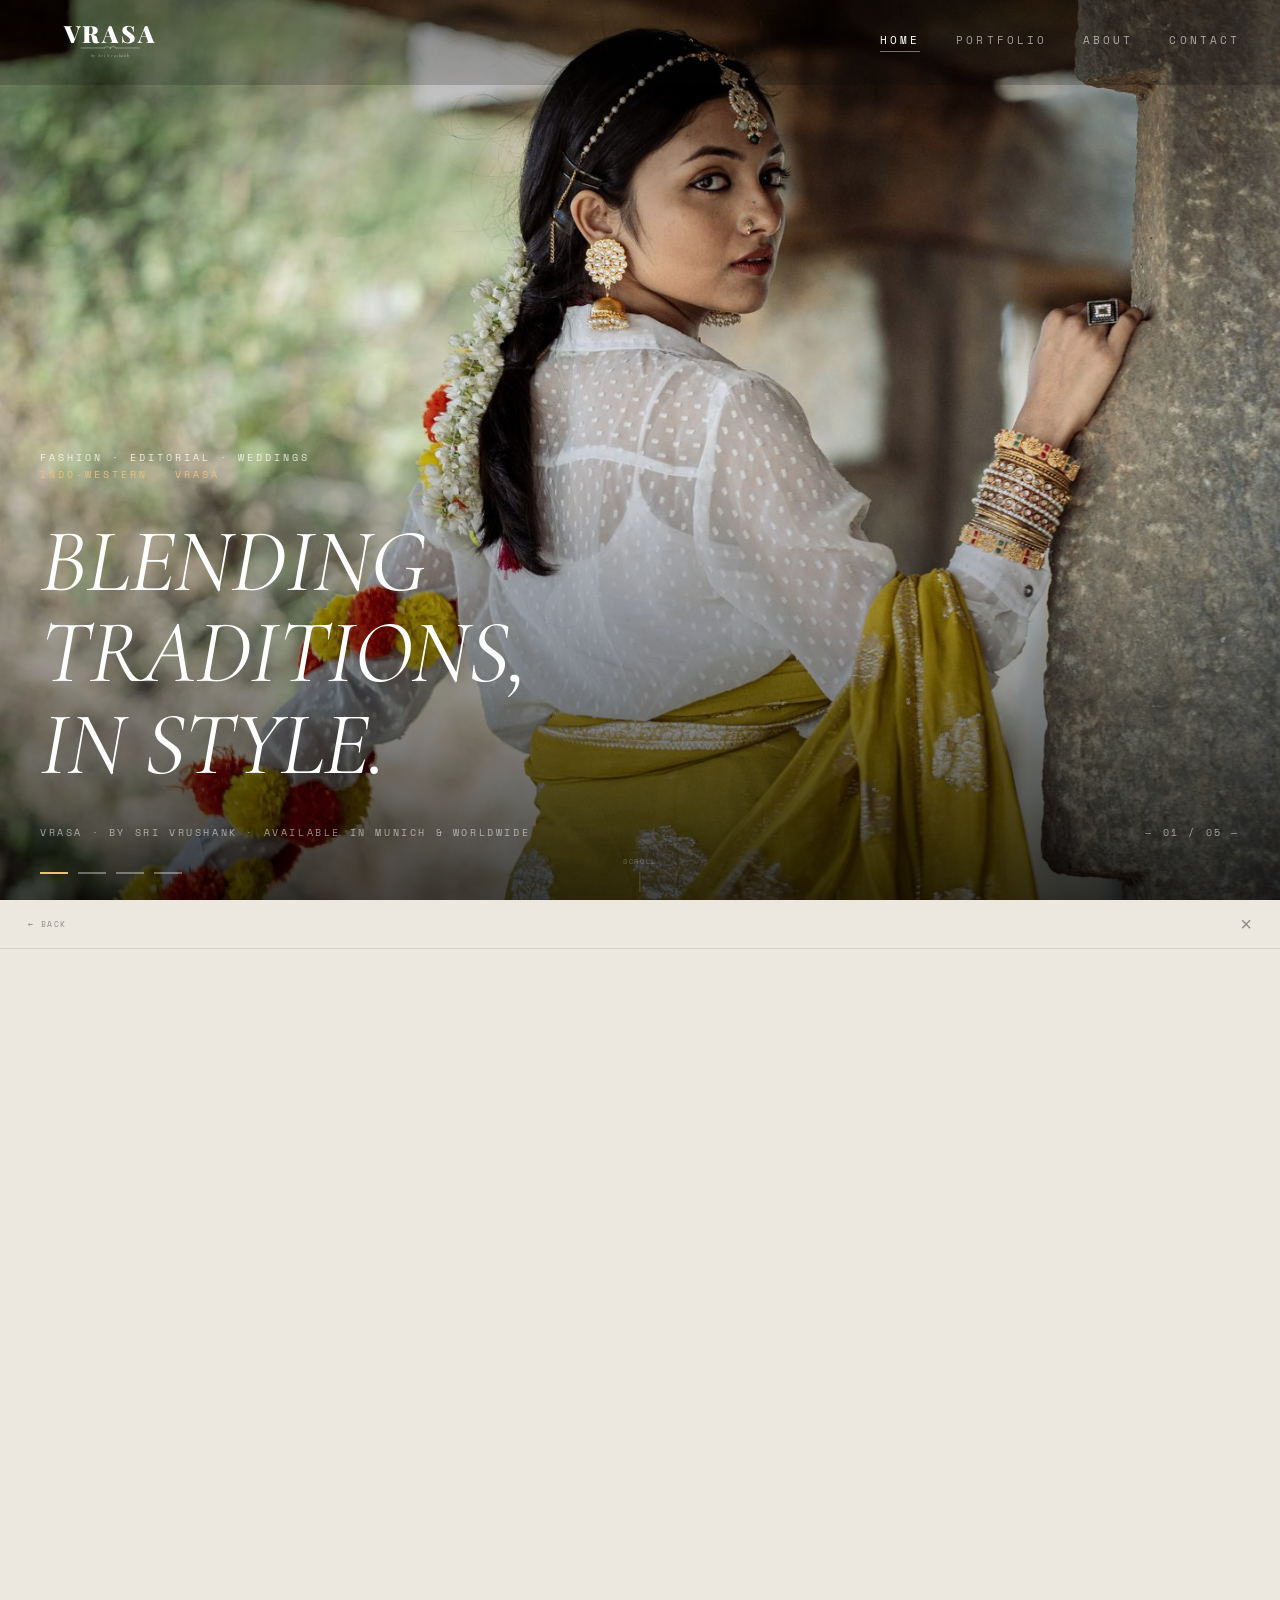
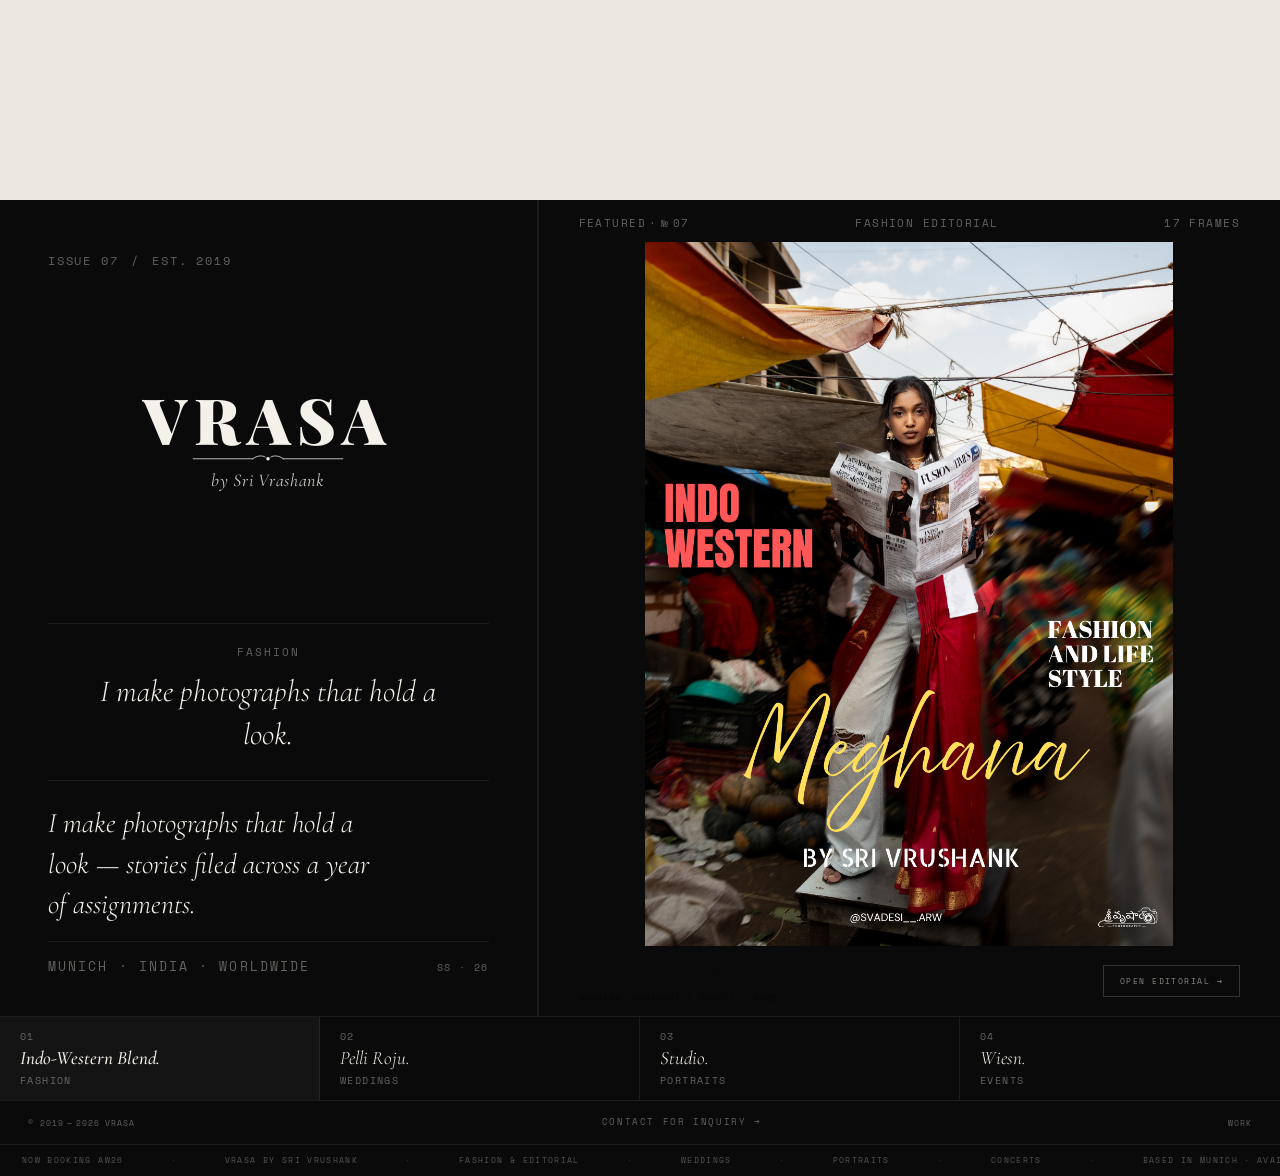
==== index.html @ 4a909add "Initial commit — VRASA portfolio" ====
<!DOCTYPE html>
<html lang="en">
<head>
  <meta charset="UTF-8" />
  <meta name="viewport" content="width=device-width, initial-scale=1.0" />
  <title>VRASA — Sri Vrushank · Fashion Photographer</title>
  <meta name="description" content="VRASA by Sri Vrushank — fashion, editorial and wedding photography. Based in Munich, available worldwide." />
  <link rel="preconnect" href="https://fonts.googleapis.com">
  <link rel="preconnect" href="https://fonts.gstatic.com" crossorigin>
  <link href="https://fonts.googleapis.com/css2?family=Cormorant+Garamond:ital,wght@0,300;0,400;0,500;1,300;1,400;1,500&family=Cormorant+SC:wght@300;400;500&family=Space+Mono:ital,wght@0,400;1,400&family=Caveat:wght@400;600&family=Playfair+Display:wght@700;900&display=swap" rel="stylesheet">
  <link rel="stylesheet" href="assets/css/vrasa.css">
  <style>

  /* =====================================================
     COVER — Section 1
  ===================================================== */
  .cover {
    position:relative; width:100%; height:100vh; min-height:640px;
    background:#0A0A0A; overflow:hidden;
  }
  /* Hero images */
  .cover__bg {
    position:absolute; inset:0; width:100%; height:100%;
    object-fit:cover; object-position:50% 35%;
    opacity:0; transition:opacity 0.7s ease; z-index:0;
  }
  .cover__bg.is-active { opacity:0.96; z-index:1; }
  /* Scrim — heavier at bottom for legibility */
  .cover__overlay {
    position:absolute; inset:0; pointer-events:none; z-index:2;
    background:linear-gradient(to bottom,
      rgba(0,0,0,.32) 0%, rgba(0,0,0,.0) 30%,
      rgba(0,0,0,.0) 48%, rgba(0,0,0,.72) 100%);
  }
  

  /* Editorial category tags — above headline */
  .cover__tags {
    position:absolute; bottom:420px; left:40px; z-index:10;
    display:flex; flex-direction:column; gap:7px;
    font-family:var(--mono); font-size:10px; letter-spacing:.3em; text-transform:uppercase;
    color:rgba(255,255,255,.8); line-height:1;
  }
  .cover__tags-gold { color:#e8c27a; }
  .cover__tags.fading { opacity:0; }

  /* Large display headline */
  .cover__headline {
    position:absolute; bottom:110px; left:40px; max-width:65%; z-index:10;
    margin:0;
    font-family:var(--serif); font-style:italic; font-weight:400;
    font-size:clamp(52px,7vw,96px); line-height:1.02;
    letter-spacing:-.01em; text-transform:uppercase;
    color:#fff;
    transition:opacity .4s ease, transform .4s ease;
  }
  .cover__headline.fading { opacity:0; transform:translateY(8px); }

  /* Bottom byline strip */
  .cover__byline {
    position:absolute; bottom:60px; left:40px; right:40px; z-index:10;
    display:flex; justify-content:space-between; align-items:baseline;
    font-family:var(--mono); font-size:10px; letter-spacing:.26em; text-transform:uppercase;
    color:rgba(255,255,255,.55);
  }
  /* Slide dots + scroll — bottom left */
  .cover__dots {
    position:absolute; bottom:26px; left:40px; z-index:10;
    display:flex; gap:10px; align-items:center;
  }
  .cover__dot {
    width:28px; height:2px; background:rgba(255,255,255,.35);
    cursor:pointer; transition:background .3s;
    border:none; padding:0; display:block;
  }
  .cover__dot.is-active { background:#e8c27a; }
  /* Scroll cue — bottom center */
  .cover__scroll-hint {
    position:absolute; bottom:8px; left:50%; transform:translateX(-50%);
    display:flex; flex-direction:column; align-items:center; gap:5px;
    font-family:var(--mono); font-size:7px; letter-spacing:.22em; text-transform:uppercase;
    color:rgba(255,255,255,.28); z-index:10; pointer-events:none;
  }
  .cover__scroll-hint::after {
    content:''; width:1px; height:20px; background:rgba(255,255,255,.18);
    animation:scrollline 1.5s ease-in-out infinite;
  }
  @keyframes scrollline {
    0%,100%{transform:scaleY(0);transform-origin:top}
    50%{transform:scaleY(1);transform-origin:top}
  }
  .vrasa-mark { display:block; }
  .split__logo-wrap .vrasa-mark { width:clamp(160px,26vw,340px); color:var(--black); }

  /* =====================================================
     SPLIT — Section 2
  ===================================================== */
  .split {
    display:grid;
    grid-template-columns:42% 58%;
    grid-template-rows:1fr auto;
    height:100vh;
    overflow:hidden;
    background:var(--cream);
  }

  /* SPLIT MASTHEAD — full-width magazine header bar */
  .split__header {
    grid-column:1 / -1; grid-row:1;
    display:flex; justify-content:space-between; align-items:center;
    padding:16px 40px;
    border-bottom:1px solid var(--cream-border);
    background:var(--cream);
  }
  .split__header-brand {
    font-family:var(--mono); font-size:13px; letter-spacing:.15em;
    text-transform:uppercase; color:var(--black);
  }
  .split__header-nav {
    display:flex; align-items:center; gap:24px;
    font-family:var(--mono); font-size:12px; letter-spacing:.15em;
    text-transform:uppercase; color:var(--muted);
  }
  .split__header-nav a {
    color:var(--muted); text-decoration:none; transition:color .2s;
  }
  .split__header-nav a:hover { color:var(--black); }
  .split__header-nav .sep {
    width:3px; height:3px; background:var(--cream-border); border-radius:50%;
    display:inline-block; flex-shrink:0;
  }
  .split__header-date {
    font-family:var(--mono); font-size:13px; letter-spacing:.15em;
    text-transform:uppercase; color:var(--muted);
  }

  /* LEFT: identity panel */
  .split__left {
    grid-column:1; grid-row:1;
    padding:52px 48px 40px;
    display:flex; flex-direction:column; justify-content:space-between;
    border-right:1px solid var(--cream-border);
    position:relative;
  }
  .split__meta {
    font-family:var(--mono); font-size:12px; letter-spacing:.15em;
    text-transform:uppercase; color:var(--muted);
  }
  .split__logo-wrap { flex:1; display:flex; align-items:center; justify-content:center; }
  .split__logo-wrap .vrasa-mark { width:clamp(180px,30vw,360px); }

  /* Category tagline (below logo, updates on strip click) */
  .split__cat-tagline {
    text-align:center;
    padding:20px 32px 24px;
    border-top:1px solid var(--cream-border);
  }
  .split__cat-label {
    font-family:var(--mono); font-size:11px; letter-spacing:.18em;
    text-transform:uppercase; color:var(--muted); margin-bottom:10px;
  }
  .split__cat-quote {
    font-family:var(--serif); font-style:italic; font-weight:300;
    font-size:clamp(22px,2.4vw,32px); color:var(--black); line-height:1.4;
    transition:opacity .3s ease, transform .3s ease;
  }
  .split__cat-tagline.fading .split__cat-quote { opacity:0; transform:translateY(4px); }

  /* Project vision block — replaces email/social links */
  .split__vision {
    border-top:1px solid var(--cream-border);
    padding-top:22px;
  }
  .split__vision-headline {
    font-family:var(--serif); font-style:italic; font-weight:300;
    font-size:clamp(22px,2.2vw,30px); line-height:1.45;
    color:var(--black); margin-bottom:16px; max-width:340px;
    transition:opacity .35s ease, transform .35s ease;
  }
  .split__vision-headline.fading { opacity:0; transform:translateY(5px); }
  .split__vision-meta {
    display:flex; justify-content:space-between; align-items:baseline;
    padding-top:14px; border-top:1px solid var(--cream-border);
  }
  .split__vision-location {
    font-family:var(--mono); font-size:13px; letter-spacing:.16em;
    text-transform:uppercase; color:var(--muted);
    transition:opacity .3s ease;
  }
  .split__vision-date {
    font-family:var(--mono); font-size:10px; letter-spacing:.14em;
    text-transform:uppercase; color:var(--muted);
    transition:opacity .3s ease;
  }

  /* RIGHT: featured editorial */
  .split__right {
    grid-column:2; grid-row:1;
    display:flex; flex-direction:column; background:var(--cream);
    border-left:1px solid var(--cream-border);
  }
  /* Meta row — above the image */
  .split__feat-meta {
    flex-shrink:0;
    padding:14px 40px 8px;
    display:flex; justify-content:space-between; align-items:baseline;
    font-family:var(--mono); font-size:11px; letter-spacing:.13em;
    text-transform:uppercase; color:var(--muted); line-height:1.8;
  }
  /* Portrait-ratio image container */
  .split__feat-img-wrap {
    flex:1 1 0;
    min-height:0;
    /* Portrait frame: width auto-derived from height via aspect-ratio */
    aspect-ratio:3/4;
    width:auto;
    align-self:center;
    overflow:hidden; position:relative;
    background:#1a1a1a;
    cursor:pointer;
  }
  .split__feat-img {
    position:absolute; inset:0; width:100%; height:100%;
    object-fit:cover; object-position:center 22%;
    transition:opacity .6s ease;
  }
  .split__feat-img.fade-out { opacity:0; }
  /* Title + button row — below the image */
  .split__feat-info {
    flex-shrink:0;
    padding:10px 40px 12px;
    display:flex; justify-content:space-between; align-items:center;
    border-top:1px solid var(--cream-border);
  }
  .split__feat-title {
    font-family:var(--serif); font-style:italic; font-weight:400;
    font-size:clamp(20px,2.4vw,36px); color:var(--black); line-height:1.05;
    margin:0;
  }
  .split__feat-sub {
    font-family:var(--mono); font-size:7.5px; letter-spacing:.14em;
    text-transform:uppercase; color:var(--muted); margin-top:4px;
  }
  .split__open-btn {
    background:none; border:1px solid var(--black); cursor:pointer;
    font-family:var(--mono); font-size:8px; letter-spacing:.18em; text-transform:uppercase;
    color:var(--black); padding:9px 16px; white-space:nowrap;
    transition:background .2s, color .2s; flex-shrink:0; margin-left:20px;
  }
  .split__open-btn:hover { background:var(--black); color:var(--cream); }

  /* BOTTOM STRIP */
  .split__strip {
    grid-column:1 / -1; grid-row:2;
    display:grid; grid-template-columns:repeat(4,1fr);
    border-top:1px solid var(--cream-border);
    background:var(--cream);
  }
  .split__strip-item {
    background:none; border:none; cursor:pointer;
    padding:12px 20px; text-align:left;
    border-right:1px solid var(--cream-border);
    transition:background .2s;
    display:flex; flex-direction:column; gap:3px;
  }
  .split__strip-item:last-child { border-right:none; }
  .split__strip-item:hover { background:rgba(0,0,0,.03); }
  .split__strip-item.is-active { background:rgba(0,0,0,.05); }
  .strip__num {
    font-family:var(--mono); font-size:10px; letter-spacing:.12em;
    text-transform:uppercase; color:var(--muted);
  }
  .strip__title {
    font-family:var(--serif); font-style:italic; font-weight:300;
    font-size:clamp(14px,1.55vw,19px); color:var(--black); line-height:1.2;
  }
  .strip__cat {
    font-family:var(--mono); font-size:10px; letter-spacing:.14em;
    text-transform:uppercase; color:var(--muted);
  }
  .split__strip-item.is-active .strip__title { font-weight:500; }
  .split__strip-item.is-active .strip__num { color:var(--black); }

  /* =====================================================
     GALLERY PANEL — full-screen slide-in
  ===================================================== */
  .gallery-panel {
    position:fixed; inset:0; background:var(--cream);
    z-index:300;
    transform:translateY(100%);
    transition:transform .55s cubic-bezier(.25,.46,.45,.94);
    display:flex; flex-direction:column; overflow:hidden;
  }
  .gallery-panel.is-open { transform:translateY(0); }

  .gallery-panel__header {
    display:flex; align-items:center; justify-content:space-between;
    padding:14px 28px;
    border-bottom:1px solid var(--cream-border);
    flex-shrink:0;
  }
  .gallery-panel__back {
    background:none; border:none; cursor:pointer;
    font-family:var(--mono); font-size:8px; letter-spacing:.18em;
    text-transform:uppercase; color:var(--muted);
    padding:0; transition:color .2s;
  }
  .gallery-panel__back:hover { color:var(--black); }
  .gallery-panel__title-wrap {
    display:flex; align-items:center; gap:16px;
  }
  .gallery-panel__title {
    font-family:var(--sc); font-size:16px; letter-spacing:.06em; color:var(--black);
  }
  .gallery-panel__count {
    font-family:var(--mono); font-size:11px; letter-spacing:.13em;
    text-transform:uppercase; color:var(--muted);
  }
  .gallery-panel__close {
    background:none; border:none; cursor:pointer;
    font-size:20px; color:var(--muted); line-height:1; padding:0;
    transition:color .2s;
  }
  .gallery-panel__close:hover { color:var(--black); }
  .gallery-panel__body {
    flex:1; overflow-y:auto; overflow-x:hidden;
  }

  /* Subfolder cards (3 per row, portrait) */
  .subfolder-grid {
    display:grid; grid-template-columns:repeat(3,1fr); gap:2px;
  }
  .subfolder-card {
    position:relative; cursor:pointer; overflow:hidden;
    aspect-ratio:2/3; background:#1c1c1c;
  }
  .subfolder-card img {
    width:100%; height:100%; object-fit:cover; display:block;
    transition:transform .5s ease;
  }
  .subfolder-card:hover img { transform:scale(1.04); }
  .subfolder-card__overlay {
    position:absolute; inset:0; pointer-events:none;
    background:linear-gradient(to top,rgba(0,0,0,.82) 0%,transparent 55%);
  }
  .subfolder-card__info {
    position:absolute; bottom:18px; left:18px; right:18px;
  }
  .subfolder-card__title {
    font-family:var(--serif); font-style:italic; font-weight:300;
    font-size:clamp(20px,2.8vw,34px); color:#fff; line-height:1.1; margin-bottom:5px;
  }
  .subfolder-card__sub {
    font-family:var(--mono); font-size:7px; letter-spacing:.15em;
    text-transform:uppercase; color:rgba(255,255,255,.45);
  }

  /* Image grid (3 per row) */
  .img-grid {
    display:grid; grid-template-columns:repeat(3,1fr); gap:2px;
  }
  .img-grid__item {
    cursor:pointer; overflow:hidden; aspect-ratio:2/3;
    background:#1c1c1c; position:relative;
  }
  .img-grid__item img {
    width:100%; height:100%; object-fit:cover; display:block;
    transition:transform .45s ease;
  }
  .img-grid__item:hover img { transform:scale(1.04); }
  .img-grid__item__num {
    position:absolute; top:10px; left:12px;
    font-family:var(--mono); font-size:7px; letter-spacing:.14em;
    color:rgba(255,255,255,.4); text-transform:uppercase;
  }

  /* =====================================================
     LIGHTBOX
  ===================================================== */
  .lb {
    position:fixed; inset:0; background:rgba(0,0,0,.94);
    z-index:500; display:none; align-items:center; justify-content:center;
  }
  .lb.is-open { display:flex; }
  .lb__img {
    max-width:90vw; max-height:88vh; object-fit:contain;
    display:block; user-select:none;
  }
  .lb__close {
    position:absolute; top:18px; right:22px;
    background:none; border:none; cursor:pointer;
    font-size:28px; color:rgba(255,255,255,.7); line-height:1; padding:0;
    transition:color .2s;
  }
  .lb__close:hover { color:#fff; }
  .lb__btn {
    position:absolute; top:50%; transform:translateY(-50%);
    background:none; border:none; cursor:pointer;
    font-size:36px; color:rgba(255,255,255,.6); line-height:1; padding:16px;
    transition:color .2s;
  }
  .lb__btn:hover { color:#fff; }
  .lb__prev { left:8px; }
  .lb__next { right:8px; }
  .lb__counter {
    position:absolute; bottom:16px; left:50%; transform:translateX(-50%);
    font-family:var(--mono); font-size:8px; letter-spacing:.18em;
    text-transform:uppercase; color:rgba(255,255,255,.4);
  }

  /* =====================================================
     SITE FOOTER
  ===================================================== */
  .site-footer {
    background:var(--cream); border-top:1px solid var(--cream-border);
    padding:14px 28px;
    display:flex; justify-content:space-between; align-items:center;
    font-family:var(--mono); font-size:8px; letter-spacing:.12em;
    text-transform:uppercase; color:var(--muted);
  }
  .site-footer__contact {
    font-family:var(--mono); font-size:9px; letter-spacing:.18em;
    text-transform:uppercase; color:var(--black);
    border-bottom:1px solid var(--black); padding-bottom:1px;
    transition:opacity .2s;
  }
  .site-footer__contact:hover { opacity:.6; }
  .site-footer a { transition:color .2s; }
  .site-footer a:hover { color:var(--black); }

  /* =====================================================
     TICKER
  ===================================================== */
  .site-ticker {
    background:#0A0A0A; border-top:1px solid rgba(255,255,255,.06);
    overflow:hidden;
  }
  .site-ticker .ticker__track {
    padding:10px 0;
    font-family:var(--mono); font-size:7.5px; letter-spacing:.18em;
    text-transform:uppercase; color:rgba(255,255,255,.3);
  }
  .site-ticker .ticker__track span { padding:0 22px; flex-shrink:0; }
  .site-ticker .ticker__dot { color:rgba(255,255,255,.15); }

  /* =====================================================
     RESPONSIVE
  ===================================================== */
  @media (max-width:900px) {
    .split { grid-template-columns:1fr; grid-template-rows:1fr auto; height:auto; min-height:100vh; }
    .split__left { grid-column:1; grid-row:1; border-right:none; border-bottom:1px solid var(--cream-border); padding:40px 28px; }
    .split__right { grid-column:1; grid-row:2; }
    .split__feat-img-wrap { flex:0 0 auto; aspect-ratio:3/4; width:calc(100% - 56px); margin:0 28px; align-self:unset; }
    .split__feat-meta { padding:24px 28px 10px; }
    .split__feat-info { padding:14px 28px 24px; }
    .split__strip { grid-column:1; grid-row:3; grid-template-columns:repeat(2,1fr); }
    .split__strip-item:nth-child(2) { border-right:none; }
    .split__strip-item:nth-child(3) { border-top:1px solid var(--cream-border); }
    .split__strip-item:nth-child(4) { border-right:none; border-top:1px solid var(--cream-border); }
  }
  @media (max-width:600px) {
    .cover__logo .vrasa-mark { width:70vw; }
    .split__strip { grid-template-columns:1fr; }
    .split__strip-item { border-right:none; border-top:1px solid var(--cream-border); }
    .subfolder-grid { grid-template-columns:1fr 1fr; }
    .img-grid { grid-template-columns:1fr 1fr; }
    .split__feat-info { flex-direction:column; gap:14px; align-items:flex-start; }
    .split__open-btn { margin-left:0; }
  }
  
  /* =====================================================
     SECTION 1.5 · SCATTER — Instax rain of photos
  ===================================================== */
  .scatter {
    position: relative;
    width: 100%;
    height: 100vh;
    min-height: 640px;
    overflow: hidden;
    background: #0A0A0A;
  }

  /* Subtle floor line */
  .scatter::after {
    content: '';
    position: absolute;
    bottom: 0; left: 0; right: 0;
    height: 1px;
    background: rgba(244,241,234,.07);
  }

  /* Section label top-left */
  .scatter__label {
    position: absolute;
    top: 32px; left: 40px;
    font-family: var(--mono); font-size: 10px; letter-spacing: .3em; text-transform: uppercase;
    color: rgba(244,241,234,.2);
    z-index: 10;
  }
  .scatter__label span { color: rgba(244,241,234,.08); margin: 0 8px; }

  /* Scroll hint bottom */
  .scatter__scroll {
    position: absolute;
    bottom: 24px; left: 50%; transform: translateX(-50%);
    font-family: var(--mono); font-size: 9px; letter-spacing: .26em; text-transform: uppercase;
    color: rgba(244,241,234,.18);
    z-index: 10; pointer-events: none;
    display: flex; flex-direction: column; align-items: center; gap: 6px;
  }
  .scatter__scroll::after {
    content: ''; width: 1px; height: 22px;
    background: rgba(244,241,234,.12);
    animation: scrollline 1.5s ease-in-out infinite;
  }

  /* ── Instax mini card ── */
  .scard {
    position: absolute;
    cursor: pointer;
    transform-origin: center center;
    transition: transform .38s cubic-bezier(.23,1,.32,1),
                box-shadow .38s ease;
    will-change: transform;
    background: #fff;
    /* Instax border: equal sides/top, wide bottom strip */
    padding: 9px 9px 0 9px;
    box-shadow: 0 4px 20px rgba(0,0,0,.72), 0 1px 4px rgba(0,0,0,.5);
  }

  /* The photo area */
  .scard__img {
    display: block;
    width: 100%;
    aspect-ratio: 3/4;
    object-fit: cover;
    object-position: center 20%;
    filter: brightness(.88) saturate(.88);
    transition: filter .35s ease;
  }

  /* Bottom white strip — handwritten title */
  .scard__strip {
    background: #fff;
    padding: 5px 4px 9px 4px;
    min-height: 44px;
    display: flex;
    flex-direction: column;
    justify-content: center;
  }
  .scard__strip-title {
    font-family: 'Caveat', cursive;
    font-size: 13px;
    font-weight: 600;
    color: #1a1a1a;
    line-height: 1.15;
    white-space: nowrap;
    overflow: hidden;
    text-overflow: ellipsis;
    letter-spacing: .01em;
  }
  .scard__strip-cat {
    font-family: 'Caveat', cursive;
    font-size: 11px;
    font-weight: 400;
    color: rgba(0,0,0,.38);
    line-height: 1;
    margin-top: 1px;
    letter-spacing: .02em;
  }

  /* Hover: lift card, brighten photo, show detail */
  .scard:hover {
    transform: var(--final-transform) scale(1.28) !important;
    z-index: 300 !important;
    box-shadow: 0 28px 80px rgba(0,0,0,.85), 0 4px 16px rgba(0,0,0,.6) !important;
  }
  .scard:hover .scard__img {
    filter: brightness(1.0) saturate(1.12);
  }

  /* Fall-in animation — each card drops from sky */
  @keyframes fall-in {
    0%   { translate: 0 -115vh; opacity: 0; }
    38%  { opacity: 1; }
    70%  { translate: 0 12px; }
    83%  { translate: 0 -7px; }
    91%  { translate: 0 4px; }
    100% { translate: 0 0; opacity: 1; }
  }

  .scard.is-landed {
    animation: fall-in var(--dur, .9s) var(--delay, 0s) cubic-bezier(.22,.61,.36,1) both;
  }

  /* ── DARK PALETTE OVERRIDE: split section ── */
  .split,
  .split__right,
  .split__left,
  .split__strip,
  .split__strip-item { background: #0A0A0A !important; }

  .split__left { border-right-color: rgba(244,241,234,.08) !important; }
  .split__meta { color: rgba(244,241,234,.38) !important; }
  .split__cat-tagline { border-top-color: rgba(244,241,234,.08) !important; }
  .split__cat-label { color: rgba(244,241,234,.38) !important; }
  .split__cat-quote { color: #f4f1ea !important; }

  .split__logo-wrap .vrasa-mark { color: #f4f1ea !important; }

  .split__right { border-left-color: rgba(244,241,234,.08) !important; }
  .split__feat-meta { color: rgba(244,241,234,.38) !important; border-bottom-color: rgba(244,241,234,.08) !important; }
  .split__feat-meta span { color: rgba(244,241,234,.38) !important; }

  .split__vision { border-top-color: rgba(244,241,234,.08) !important; }
  .split__vision-headline { color: #f4f1ea !important; }
  .split__vision-meta { border-top-color: rgba(244,241,234,.08) !important; }
  .split__vision-location,
  .split__vision-date { color: rgba(244,241,234,.38) !important; }

  .split__open-btn {
    color: rgba(244,241,234,.55) !important;
    border-color: rgba(244,241,234,.18) !important;
  }
  .split__open-btn:hover { background: #f4f1ea !important; color: #0A0A0A !important; }

  .split__strip { border-top-color: rgba(244,241,234,.08) !important; }
  .split__strip-item { border-right-color: rgba(244,241,234,.08) !important; }
  .split__strip-item.is-active,
  .split__strip-item:hover { background: rgba(244,241,234,.04) !important; }
  .strip__cat { color: rgba(244,241,234,.38) !important; }
  .strip__title { color: #f4f1ea !important; }
  .strip__num { color: rgba(244,241,234,.38) !important; }

  /* g-nav scrolled state */
  .g-nav.is-visible { background: rgba(10,10,10,.97) !important; border-bottom-color: rgba(244,241,234,.08) !important; }

  /* site footer */
  .site-footer { background: #0A0A0A; border-top-color: rgba(244,241,234,.08) !important; color: rgba(244,241,234,.38) !important; }
  .site-footer a { color: rgba(244,241,234,.38) !important; }
  .site-footer a:hover { color: #f4f1ea !important; }

  /* ticker stays dark */
  .site-ticker { border-top-color: rgba(244,241,234,.08) !important; }

  </style>
<style>
  html { scroll-behavior: smooth; }
</style>
</head>
<body>

<nav class="site-nav" id="site-nav" role="navigation" aria-label="Main navigation">
  <a href="index.html" class="site-nav__logo" aria-label="VRASA — Home"><svg viewBox="0 0 520 148" xmlns="http://www.w3.org/2000/svg" aria-hidden="true" style="height:40px;width:auto;color:inherit;display:block;"><text x="260" y="78" text-anchor="middle" font-family="'Playfair Display','Cormorant SC',serif" font-weight="900" font-size="88" letter-spacing="10" fill="currentColor">VRASA</text><g transform="translate(260,96)" stroke-linecap="round" fill="none" stroke="currentColor" stroke-width="1.2"><line x1="-108" y1="0" x2="-22" y2="0"/><line x1="22" y1="0" x2="108" y2="0"/><path d="M -22 0 C -16 -6,-8 -6,-4 -3"/><path d="M 22 0 C 16 -6,8 -6,4 -3"/></g><circle cx="260" cy="96" r="2.2" fill="currentColor"/><text x="260" y="130" text-anchor="middle" font-family="'Cormorant Garamond','Cormorant',Georgia,serif" font-style="italic" font-weight="400" font-size="17" letter-spacing="3" fill="currentColor" opacity="0.72">by Sri Vrashank</text></svg></a>
  <div class="site-nav__links">
      <a href="index.html" class="is-active">Home</a>
      <a href="archive.html">Portfolio</a>
      <a href="about.html">About</a>
      <a href="contact.html">Contact</a>
  </div>
</nav>
<div class="page-veil" id="page-veil" aria-hidden="true"></div>
<!-- Global nav (appears on scroll) -->
  


  <!-- ═══════════════════════════════
       SECTION 1 · COVER
  ═══════════════════════════════ -->
  <section class="cover" id="cover" aria-label="Cover">

    <!-- Hero images — one per category, dot/click switches -->
    <img class="cover__bg is-active" data-cat="fashion" data-idx="0"
         src="shoots/fashion/chiaroscuro/01_1-DSC00371.jpg" alt="Fashion — VRASA"
         style="object-position:50% 15%;">
    <img class="cover__bg" data-cat="weddings" data-idx="1"
         src="shoots/weddings/pelli-roju/09_3-DSC00152.jpg" alt="Weddings — VRASA"
         style="object-position:50% 38%;">
    <img class="cover__bg" data-cat="portraits" data-idx="2"
         src="shoots/portraits/studio/10_DSC00218.jpg" alt="Portraits — VRASA"
         style="object-position:50% 30%;">
    <img class="cover__bg" data-cat="events" data-idx="3"
         src="shoots/concerts/wiesn/02_2-A6500277.jpg" alt="Events — VRASA"
         style="object-position:50% 58%;">

    <div class="cover__overlay" aria-hidden="true"></div>

    

    <!-- Editorial category tags — above headline, update per dot click -->
    <div class="cover__tags" id="cover-tags" aria-hidden="true">
      <span id="cover-tag-line1">Fashion · Editorial · Weddings</span>
      <span class="cover__tags-gold" id="cover-tag-line2">Indo-Western · Vrasa</span>
    </div>

    <!-- Large display headline — changes with category -->
    <h1 class="cover__headline" id="cover-headline">
      Blending<br>Traditions,<br>in Style.
    </h1>

    <!-- Bottom byline -->
    <div class="cover__byline" aria-label="Credits">
      <span>VRASA · By Sri Vrushank · Available in Munich &amp; Worldwide</span>
      <span>— 01 / 05 —</span>
    </div>

    <!-- Slide dots — click to switch category -->
    <div class="cover__dots" id="cover-dots" role="tablist" aria-label="Browse categories">
      <button class="cover__dot is-active" data-idx="0" aria-label="Fashion"></button>
      <button class="cover__dot" data-idx="1" aria-label="Weddings"></button>
      <button class="cover__dot" data-idx="2" aria-label="Portraits"></button>
      <button class="cover__dot" data-idx="3" aria-label="Events"></button>
    </div>

    <div class="cover__scroll-hint" aria-hidden="true">Scroll</div>
  </section>



  <!-- ═══════════════════════════════
       SECTION 1.5 · SCATTER
  ═══════════════════════════════ -->
  <section class="scatter" id="scatter" aria-label="Projects at a glance">
    <p class="scatter__label">Selected Work<span>/</span>2019 – 2026</p>
    <div id="scatter-stage"></div>
    <p class="scatter__scroll" aria-hidden="true">Scroll</p>
  </section>

  <script>
  /* ── SCATTER DATA — all 130 images ── */
  const SCATTER_ITEMS = [
  { src:'shoots/concerts/wiesn/01_1-A6500067.jpg', title:'Wiesn', cat:'Events', w:139, left:-1.5, top:26.7, rot:14.5, z:2, delay:0.035, dur:0.71 },
  { src:'shoots/concerts/wiesn/02_2-A6500277.jpg', title:'Wiesn', cat:'Events', w:137, left:18.1, top:64.3, rot:14.0, z:4, delay:0.047, dur:0.8 },
  { src:'shoots/concerts/wiesn/03_3-A6500298.jpg', title:'Wiesn', cat:'Events', w:132, left:72.6, top:41.6, rot:6.7, z:2, delay:0.046, dur:0.73 },
  { src:'shoots/concerts/wiesn/04_4-A6500303.jpg', title:'Wiesn', cat:'Events', w:154, left:57.0, top:62.8, rot:-19.5, z:9, delay:0.078, dur:0.92 },
  { src:'shoots/fashion/amsterdam/01_1-DSC00031.jpg', title:'Amsterdam', cat:'Fashion', w:155, left:54.3, top:64.5, rot:-7.0, z:5, delay:0.107, dur:0.99 },
  { src:'shoots/fashion/amsterdam/02_2-DSC00158.jpg', title:'Amsterdam', cat:'Fashion', w:142, left:33.4, top:14.5, rot:14.0, z:3, delay:0.132, dur:0.79 },
  { src:'shoots/fashion/amsterdam/03_3-DSC00512.jpg', title:'Amsterdam', cat:'Fashion', w:161, left:34.3, top:36.6, rot:-16.2, z:1, delay:0.168, dur:0.84 },
  { src:'shoots/fashion/amsterdam/04_4-DSC01811.jpg', title:'Amsterdam', cat:'Fashion', w:136, left:17.3, top:45.7, rot:-18.5, z:5, delay:0.148, dur:0.96 },
  { src:'shoots/fashion/amsterdam/05_5-DSC01823.jpg', title:'Amsterdam', cat:'Fashion', w:166, left:22.5, top:58.2, rot:6.7, z:9, delay:0.19, dur:0.96 },
  { src:'shoots/fashion/amsterdam/06_6-DSC01867.jpg', title:'Amsterdam', cat:'Fashion', w:139, left:11.4, top:24.6, rot:9.5, z:8, delay:0.212, dur:1.04 },
  { src:'shoots/fashion/amsterdam/07_7-DSC01869.jpg', title:'Amsterdam', cat:'Fashion', w:132, left:64.7, top:15.8, rot:-16.1, z:5, delay:0.226, dur:0.86 },
  { src:'shoots/fashion/amsterdam/08_8-DSC01921.jpg', title:'Amsterdam', cat:'Fashion', w:148, left:94.2, top:71.7, rot:13.6, z:9, delay:0.257, dur:0.75 },
  { src:'shoots/fashion/amsterdam/09_9-DSC01924.jpg', title:'Amsterdam', cat:'Fashion', w:142, left:50.5, top:74.0, rot:-8.5, z:6, delay:0.293, dur:0.99 },
  { src:'shoots/fashion/amsterdam/10_10-DSC01938.jpg', title:'Amsterdam', cat:'Fashion', w:151, left:20.2, top:65.1, rot:15.4, z:13, delay:0.292, dur:0.74 },
  { src:'shoots/fashion/amsterdam/11_11-DSC02100.jpg', title:'Amsterdam', cat:'Fashion', w:162, left:91.6, top:24.6, rot:19.4, z:13, delay:0.324, dur:0.77 },
  { src:'shoots/fashion/amsterdam/12_12-DSC02104.jpg', title:'Amsterdam', cat:'Fashion', w:151, left:36.3, top:39.3, rot:-10.7, z:2, delay:0.32, dur:0.91 },
  { src:'shoots/fashion/amsterdam/13_13-DSC02466.jpg', title:'Amsterdam', cat:'Fashion', w:146, left:55.4, top:27.6, rot:-4.1, z:6, delay:0.324, dur:0.78 },
  { src:'shoots/fashion/amsterdam/14_14-DSC02473.jpg', title:'Amsterdam', cat:'Fashion', w:163, left:17.6, top:23.2, rot:11.0, z:13, delay:0.364, dur:0.73 },
  { src:'shoots/fashion/amsterdam/15_15-DSC02571.jpg', title:'Amsterdam', cat:'Fashion', w:159, left:31.8, top:70.4, rot:14.1, z:1, delay:0.384, dur:0.82 },
  { src:'shoots/fashion/amsterdam/16_16-DSC02602.jpg', title:'Amsterdam', cat:'Fashion', w:138, left:21.1, top:35.3, rot:-7.7, z:2, delay:0.407, dur:1.0 },
  { src:'shoots/fashion/amsterdam/17_17-DSC02879.jpg', title:'Amsterdam', cat:'Fashion', w:167, left:5.9, top:73.5, rot:4.6, z:4, delay:0.41, dur:0.87 },
  { src:'shoots/fashion/amsterdam/18_18-DSC02893.jpg', title:'Amsterdam', cat:'Fashion', w:145, left:83.3, top:4.3, rot:-16.3, z:12, delay:0.477, dur:1.05 },
  { src:'shoots/fashion/amsterdam/19_19-DSC03162.jpg', title:'Amsterdam', cat:'Fashion', w:167, left:62.8, top:62.9, rot:4.0, z:1, delay:0.485, dur:0.72 },
  { src:'shoots/fashion/amsterdam/20_20-DSC03166.jpg', title:'Amsterdam', cat:'Fashion', w:169, left:44.2, top:9.3, rot:-4.2, z:14, delay:0.474, dur:0.74 },
  { src:'shoots/fashion/bazaar/01_DSC00299.jpg', title:'Bazaar', cat:'Fashion', w:168, left:20.9, top:57.8, rot:12.9, z:5, delay:0.492, dur:0.95 },
  { src:'shoots/fashion/bazaar/02_DSC01686-Edit.jpg', title:'Bazaar', cat:'Fashion', w:147, left:22.8, top:27.9, rot:18.8, z:1, delay:0.527, dur:1.05 },
  { src:'shoots/fashion/bazaar/03_DSC01715-Edit.jpg', title:'Bazaar', cat:'Fashion', w:138, left:3.4, top:14.8, rot:18.0, z:6, delay:0.537, dur:0.85 },
  { src:'shoots/fashion/bazaar/04_DSC01819.jpg', title:'Bazaar', cat:'Fashion', w:166, left:67.1, top:49.0, rot:3.1, z:5, delay:0.596, dur:0.74 },
  { src:'shoots/fashion/bazaar/Hero_meghana_indo_western.jpg', title:'Bazaar', cat:'Fashion', w:140, left:22.7, top:46.6, rot:8.8, z:14, delay:0.576, dur:0.87 },
  { src:'shoots/fashion/chiaroscuro/01_1-DSC00371.jpg', title:'Chiaroscuro', cat:'Fashion', w:135, left:5.3, top:73.8, rot:16.1, z:5, delay:0.59, dur:0.85 },
  { src:'shoots/fashion/chiaroscuro/02_2-DSC00523.jpg', title:'Chiaroscuro', cat:'Fashion', w:159, left:52.7, top:17.3, rot:-5.5, z:6, delay:0.635, dur:0.75 },
  { src:'shoots/fashion/chiaroscuro/03_3-DSC01097.jpg', title:'Chiaroscuro', cat:'Fashion', w:140, left:0.2, top:17.8, rot:-3.7, z:11, delay:0.635, dur:0.74 },
  { src:'shoots/fashion/chiaroscuro/04_4-DSC01218.jpg', title:'Chiaroscuro', cat:'Fashion', w:167, left:85.3, top:64.0, rot:18.8, z:13, delay:0.689, dur:1.01 },
  { src:'shoots/fashion/chiaroscuro/05_5-DSC01222.jpg', title:'Chiaroscuro', cat:'Fashion', w:133, left:14.1, top:34.5, rot:-7.2, z:12, delay:0.666, dur:1.01 },
  { src:'shoots/fashion/chiaroscuro/06_6-DSC01233.jpg', title:'Chiaroscuro', cat:'Fashion', w:162, left:18.5, top:55.5, rot:-3.4, z:6, delay:0.697, dur:0.72 },
  { src:'shoots/fashion/court/01_1-DSC03791.jpg', title:'Court', cat:'Fashion', w:149, left:31.5, top:34.0, rot:-8.6, z:5, delay:0.711, dur:1.04 },
  { src:'shoots/fashion/court/02_2-DSC03795.jpg', title:'Court', cat:'Fashion', w:148, left:-0.1, top:41.9, rot:10.4, z:2, delay:0.743, dur:0.9 },
  { src:'shoots/fashion/court/03_3-DSC04060.jpg', title:'Court', cat:'Fashion', w:148, left:0.5, top:32.2, rot:14.7, z:12, delay:0.78, dur:0.83 },
  { src:'shoots/fashion/court/04_4-DSC04099.jpg', title:'Court', cat:'Fashion', w:136, left:91.8, top:38.8, rot:11.6, z:6, delay:0.784, dur:0.8 },
  { src:'shoots/fashion/court/05_5-DSC04378.jpg', title:'Court', cat:'Fashion', w:140, left:15.4, top:47.6, rot:6.0, z:7, delay:0.813, dur:0.7 },
  { src:'shoots/fashion/court/06_6-DSC04425.jpg', title:'Court', cat:'Fashion', w:150, left:17.2, top:67.3, rot:10.5, z:9, delay:0.828, dur:1.02 },
  { src:'shoots/fashion/court/07_7-DSC04432.jpg', title:'Court', cat:'Fashion', w:142, left:62.5, top:32.5, rot:4.6, z:4, delay:0.86, dur:0.78 },
  { src:'shoots/fashion/court/08_8-DSC04491.jpg', title:'Court', cat:'Fashion', w:144, left:10.9, top:12.6, rot:-16.1, z:11, delay:0.875, dur:0.95 },
  { src:'shoots/fashion/court/09_9-DSC04549.jpg', title:'Court', cat:'Fashion', w:156, left:45.9, top:73.3, rot:15.8, z:2, delay:0.907, dur:0.78 },
  { src:'shoots/fashion/court/10_10-DSC04601.jpg', title:'Court', cat:'Fashion', w:165, left:42.9, top:68.8, rot:-5.3, z:9, delay:0.939, dur:0.91 },
  { src:'shoots/fashion/roots/01_1-DSC00055.jpg', title:'Roots', cat:'Fashion', w:160, left:57.9, top:46.7, rot:12.3, z:12, delay:0.952, dur:0.86 },
  { src:'shoots/fashion/roots/02_2-DSC00291.jpg', title:'Roots', cat:'Fashion', w:147, left:80.8, top:38.6, rot:-7.1, z:12, delay:0.937, dur:0.8 },
  { src:'shoots/fashion/roots/03_3-DSC00388.jpg', title:'Roots', cat:'Fashion', w:152, left:86.2, top:25.1, rot:-5.6, z:7, delay:0.964, dur:0.89 },
  { src:'shoots/fashion/roots/04_4-DSC01247.jpg', title:'Roots', cat:'Fashion', w:158, left:2.3, top:73.6, rot:18.0, z:8, delay:0.96, dur:0.82 },
  { src:'shoots/fashion/roots/05_5-DSC01296.jpg', title:'Roots', cat:'Fashion', w:156, left:82.2, top:57.9, rot:-6.7, z:7, delay:1.009, dur:0.84 },
  { src:'shoots/fashion/roots/06_6-DSC01524.jpg', title:'Roots', cat:'Fashion', w:157, left:69.1, top:42.5, rot:12.1, z:10, delay:1.034, dur:0.71 },
  { src:'shoots/fashion/runway/01_1-DSC04885.jpg', title:'Runway', cat:'Fashion', w:159, left:9.7, top:54.1, rot:-6.6, z:13, delay:1.073, dur:0.8 },
  { src:'shoots/fashion/runway/02_2-DSC05005.jpg', title:'Runway', cat:'Fashion', w:158, left:21.5, top:58.6, rot:14.1, z:11, delay:1.042, dur:0.71 },
  { src:'shoots/portraits/street/01_DSC00006.jpg', title:'Street', cat:'Portraits', w:147, left:16.1, top:22.9, rot:6.7, z:13, delay:1.082, dur:0.91 },
  { src:'shoots/portraits/street/02_DSC00021.jpg', title:'Street', cat:'Portraits', w:139, left:74.6, top:25.6, rot:18.8, z:7, delay:1.104, dur:0.95 },
  { src:'shoots/portraits/street/03_DSC00037.jpg', title:'Street', cat:'Portraits', w:136, left:55.8, top:52.3, rot:16.7, z:10, delay:1.147, dur:0.82 },
  { src:'shoots/portraits/street/04_DSC00060.jpg', title:'Street', cat:'Portraits', w:159, left:62.8, top:69.5, rot:-10.1, z:7, delay:1.178, dur:0.92 },
  { src:'shoots/portraits/street/05_DSC00078.jpg', title:'Street', cat:'Portraits', w:161, left:67.4, top:21.3, rot:7.6, z:9, delay:1.186, dur:0.86 },
  { src:'shoots/portraits/street/06_DSC00084.jpg', title:'Street', cat:'Portraits', w:169, left:23.1, top:72.8, rot:-18.0, z:8, delay:1.194, dur:0.93 },
  { src:'shoots/portraits/street/07_DSC00105.jpg', title:'Street', cat:'Portraits', w:153, left:-1.1, top:42.0, rot:18.0, z:5, delay:1.213, dur:0.88 },
  { src:'shoots/portraits/street/08_DSC00119.jpg', title:'Street', cat:'Portraits', w:144, left:4.6, top:50.4, rot:14.7, z:8, delay:1.227, dur:0.71 },
  { src:'shoots/portraits/street/09_DSC00127.jpg', title:'Street', cat:'Portraits', w:150, left:18.4, top:56.0, rot:11.0, z:7, delay:1.28, dur:0.89 },
  { src:'shoots/portraits/street/10_DSC00158.jpg', title:'Street', cat:'Portraits', w:154, left:67.0, top:62.2, rot:-6.3, z:9, delay:1.297, dur:0.94 },
  { src:'shoots/portraits/street/11_DSC00189.jpg', title:'Street', cat:'Portraits', w:144, left:17.9, top:21.9, rot:-11.9, z:2, delay:1.31, dur:0.8 },
  { src:'shoots/portraits/street/12_DSC00198.jpg', title:'Street', cat:'Portraits', w:155, left:14.1, top:13.8, rot:19.6, z:12, delay:1.337, dur:0.92 },
  { src:'shoots/portraits/street/13_DSC00218.jpg', title:'Street', cat:'Portraits', w:163, left:6.4, top:8.7, rot:8.8, z:5, delay:1.356, dur:0.87 },
  { src:'shoots/portraits/street/14_DSC00228.jpg', title:'Street', cat:'Portraits', w:136, left:36.5, top:58.6, rot:5.5, z:5, delay:1.325, dur:0.79 },
  { src:'shoots/portraits/street/15_DSC00274.jpg', title:'Street', cat:'Portraits', w:167, left:73.2, top:65.6, rot:-11.9, z:8, delay:1.358, dur:0.91 },
  { src:'shoots/portraits/street/16_DSC00286.jpg', title:'Street', cat:'Portraits', w:159, left:26.8, top:45.6, rot:-19.1, z:4, delay:1.376, dur:0.73 },
  { src:'shoots/portraits/street/17_DSC00294.jpg', title:'Street', cat:'Portraits', w:147, left:13.6, top:58.0, rot:6.9, z:12, delay:1.432, dur:0.72 },
  { src:'shoots/portraits/street/18_DSC00297.jpg', title:'Street', cat:'Portraits', w:146, left:89.3, top:58.1, rot:-18.9, z:9, delay:1.413, dur:0.75 },
  { src:'shoots/portraits/street/19_DSC00299.jpg', title:'Street', cat:'Portraits', w:149, left:79.5, top:27.7, rot:15.7, z:5, delay:1.446, dur:0.86 },
  { src:'shoots/portraits/street/20_DSC00302.jpg', title:'Street', cat:'Portraits', w:151, left:66.7, top:71.9, rot:-10.3, z:5, delay:1.442, dur:0.78 },
  { src:'shoots/portraits/street/21_DSC00303.jpg', title:'Street', cat:'Portraits', w:168, left:55.3, top:6.7, rot:12.8, z:3, delay:1.488, dur:0.93 },
  { src:'shoots/portraits/street/22_DSC00310.jpg', title:'Street', cat:'Portraits', w:149, left:14.3, top:54.5, rot:-4.6, z:6, delay:1.499, dur:0.74 },
  { src:'shoots/portraits/street/23_DSC01686-Edit.jpg', title:'Street', cat:'Portraits', w:142, left:29.3, top:36.6, rot:16.8, z:8, delay:1.505, dur:0.79 },
  { src:'shoots/portraits/street/24_DSC01715-Edit.jpg', title:'Street', cat:'Portraits', w:139, left:94.0, top:16.9, rot:14.2, z:7, delay:1.523, dur:0.88 },
  { src:'shoots/portraits/street/25_DSC01819.jpg', title:'Street', cat:'Portraits', w:163, left:59.2, top:55.2, rot:-14.9, z:11, delay:1.577, dur:0.78 },
  { src:'shoots/portraits/street/26_DSC08656_14.35.26.jpg', title:'Street', cat:'Portraits', w:142, left:27.4, top:15.6, rot:-17.3, z:2, delay:1.599, dur:0.75 },
  { src:'shoots/portraits/studio/01_DSC00006.jpg', title:'Studio', cat:'Portraits', w:150, left:47.4, top:13.8, rot:7.1, z:7, delay:1.591, dur:0.91 },
  { src:'shoots/portraits/studio/02_DSC00021.jpg', title:'Studio', cat:'Portraits', w:140, left:83.3, top:42.2, rot:18.9, z:14, delay:1.6, dur:0.95 },
  { src:'shoots/portraits/studio/03_DSC00105.jpg', title:'Studio', cat:'Portraits', w:169, left:54.6, top:59.4, rot:-11.2, z:13, delay:1.653, dur:0.86 },
  { src:'shoots/portraits/studio/04_DSC00148-3.jpg', title:'Studio', cat:'Portraits', w:152, left:83.8, top:48.7, rot:-8.4, z:13, delay:1.663, dur:1.05 },
  { src:'shoots/portraits/studio/05_DSC00151.jpg', title:'Studio', cat:'Portraits', w:141, left:46.0, top:11.7, rot:17.8, z:8, delay:1.666, dur:1.02 },
  { src:'shoots/portraits/studio/06_DSC00158.jpg', title:'Studio', cat:'Portraits', w:132, left:69.0, top:64.1, rot:11.0, z:6, delay:1.717, dur:0.84 },
  { src:'shoots/portraits/studio/07_DSC00159-2.jpg', title:'Studio', cat:'Portraits', w:137, left:82.0, top:68.1, rot:8.4, z:13, delay:1.729, dur:0.89 },
  { src:'shoots/portraits/studio/08_DSC00197.jpg', title:'Studio', cat:'Portraits', w:136, left:19.7, top:67.3, rot:4.5, z:13, delay:1.758, dur:1.01 },
  { src:'shoots/portraits/studio/09_DSC00210.jpg', title:'Studio', cat:'Portraits', w:160, left:12.8, top:48.4, rot:-10.3, z:7, delay:1.774, dur:0.98 },
  { src:'shoots/portraits/studio/10_DSC00218.jpg', title:'Studio', cat:'Portraits', w:142, left:13.7, top:47.6, rot:11.5, z:4, delay:1.788, dur:0.79 },
  { src:'shoots/portraits/studio/11_DSC00228.jpg', title:'Studio', cat:'Portraits', w:148, left:63.4, top:66.8, rot:19.1, z:5, delay:1.818, dur:0.85 },
  { src:'shoots/portraits/studio/12_DSC00240-Edit.jpg', title:'Studio', cat:'Portraits', w:148, left:42.1, top:22.9, rot:-4.8, z:6, delay:1.834, dur:1.05 },
  { src:'shoots/portraits/studio/13_DSC00274.jpg', title:'Studio', cat:'Portraits', w:150, left:-1.8, top:5.5, rot:19.6, z:12, delay:1.85, dur:1.02 },
  { src:'shoots/portraits/studio/14_DSC00286.jpg', title:'Studio', cat:'Portraits', w:150, left:74.3, top:51.9, rot:-6.2, z:13, delay:1.883, dur:0.93 },
  { src:'shoots/portraits/studio/15_DSC00294.jpg', title:'Studio', cat:'Portraits', w:140, left:59.5, top:36.0, rot:-15.5, z:5, delay:1.88, dur:0.85 },
  { src:'shoots/portraits/studio/16_DSC00297.jpg', title:'Studio', cat:'Portraits', w:144, left:9.3, top:50.8, rot:18.5, z:5, delay:1.935, dur:1.03 },
  { src:'shoots/portraits/studio/17_DSC00302.jpg', title:'Studio', cat:'Portraits', w:150, left:71.4, top:17.8, rot:5.4, z:14, delay:1.941, dur:0.94 },
  { src:'shoots/portraits/studio/18_DSC00303.jpg', title:'Studio', cat:'Portraits', w:157, left:93.7, top:44.2, rot:14.4, z:14, delay:1.958, dur:0.83 },
  { src:'shoots/portraits/studio/19_DSC00310.jpg', title:'Studio', cat:'Portraits', w:146, left:43.6, top:62.2, rot:13.4, z:11, delay:1.989, dur:1.02 },
  { src:'shoots/portraits/studio/20_DSC08656_14.35.26.jpg', title:'Studio', cat:'Portraits', w:151, left:61.6, top:37.2, rot:7.0, z:7, delay:1.987, dur:0.93 },
  { src:'shoots/weddings/pelli-roju/01_1-DSC00075.jpg', title:'Pelli Roju', cat:'Weddings', w:166, left:38.3, top:46.5, rot:9.9, z:1, delay:2.021, dur:0.78 },
  { src:'shoots/weddings/pelli-roju/02_1-DSC00605.jpg', title:'Pelli Roju', cat:'Weddings', w:160, left:92.0, top:31.4, rot:-9.1, z:4, delay:2.058, dur:1.03 },
  { src:'shoots/weddings/pelli-roju/03_1-DSC02560.jpg', title:'Pelli Roju', cat:'Weddings', w:161, left:5.3, top:12.6, rot:-3.9, z:3, delay:2.067, dur:0.77 },
  { src:'shoots/weddings/pelli-roju/04_1-DSC04669.jpg', title:'Pelli Roju', cat:'Weddings', w:167, left:16.9, top:43.0, rot:5.5, z:1, delay:2.057, dur:1.04 },
  { src:'shoots/weddings/pelli-roju/05_2-096A9595.jpg', title:'Pelli Roju', cat:'Weddings', w:140, left:50.6, top:38.5, rot:-3.3, z:3, delay:2.105, dur:0.88 },
  { src:'shoots/weddings/pelli-roju/06_2-DSC00147.jpg', title:'Pelli Roju', cat:'Weddings', w:136, left:44.1, top:71.8, rot:11.6, z:1, delay:2.124, dur:1.02 },
  { src:'shoots/weddings/pelli-roju/07_2-DSC00643.jpg', title:'Pelli Roju', cat:'Weddings', w:165, left:26.5, top:36.4, rot:10.5, z:6, delay:2.136, dur:0.72 },
  { src:'shoots/weddings/pelli-roju/08_2-DSC02564.jpg', title:'Pelli Roju', cat:'Weddings', w:149, left:59.1, top:59.0, rot:-13.2, z:9, delay:2.156, dur:0.73 },
  { src:'shoots/weddings/pelli-roju/09_3-DSC00152.jpg', title:'Pelli Roju', cat:'Weddings', w:139, left:82.1, top:48.1, rot:-6.7, z:4, delay:2.165, dur:0.99 },
  { src:'shoots/weddings/pelli-roju/10_3-DSC00248.jpg', title:'Pelli Roju', cat:'Weddings', w:157, left:38.0, top:16.6, rot:-9.4, z:8, delay:2.164, dur:0.99 },
  { src:'shoots/weddings/pelli-roju/11_3-DSC00945.jpg', title:'Pelli Roju', cat:'Weddings', w:137, left:39.6, top:71.0, rot:4.0, z:9, delay:2.2, dur:0.74 },
  { src:'shoots/weddings/pelli-roju/12_3-DSC02565.jpg', title:'Pelli Roju', cat:'Weddings', w:154, left:84.2, top:64.2, rot:-11.6, z:8, delay:2.213, dur:0.74 },
  { src:'shoots/weddings/pelli-roju/13_4-DSC00297.jpg', title:'Pelli Roju', cat:'Weddings', w:167, left:33.1, top:50.7, rot:17.4, z:14, delay:2.257, dur:0.94 },
  { src:'shoots/weddings/pelli-roju/14_4-DSC00458.jpg', title:'Pelli Roju', cat:'Weddings', w:167, left:-1.3, top:27.8, rot:-8.3, z:1, delay:2.251, dur:0.75 },
  { src:'shoots/weddings/pelli-roju/15_4-DSC00948.jpg', title:'Pelli Roju', cat:'Weddings', w:157, left:3.0, top:71.8, rot:-12.0, z:8, delay:2.28, dur:0.83 },
  { src:'shoots/weddings/pelli-roju/16_4-DSC02566.jpg', title:'Pelli Roju', cat:'Weddings', w:152, left:74.5, top:71.8, rot:5.7, z:11, delay:2.285, dur:0.86 },
  { src:'shoots/weddings/pelli-roju/17_5-DSC00571.jpg', title:'Pelli Roju', cat:'Weddings', w:159, left:45.1, top:35.2, rot:-4.9, z:5, delay:2.341, dur:0.91 },
  { src:'shoots/weddings/pelli-roju/18_5-DSC00741.jpg', title:'Pelli Roju', cat:'Weddings', w:165, left:63.4, top:12.7, rot:-3.1, z:4, delay:2.366, dur:0.97 },
  { src:'shoots/weddings/pelli-roju/19_5-DSC02568.jpg', title:'Pelli Roju', cat:'Weddings', w:150, left:29.1, top:14.1, rot:9.5, z:9, delay:2.374, dur:0.93 },
  { src:'shoots/weddings/pelli-roju/20_6-096A8646.jpg', title:'Pelli Roju', cat:'Weddings', w:154, left:3.3, top:6.2, rot:12.8, z:12, delay:2.398, dur:0.8 },
  { src:'shoots/weddings/pelli-roju/21_6-DSC00593.jpg', title:'Pelli Roju', cat:'Weddings', w:157, left:-1.9, top:35.1, rot:17.1, z:2, delay:2.406, dur:0.74 },
  { src:'shoots/weddings/pelli-roju/22_6-DSC00772.jpg', title:'Pelli Roju', cat:'Weddings', w:159, left:55.5, top:59.7, rot:-8.8, z:3, delay:2.405, dur:0.92 },
  { src:'shoots/weddings/pelli-roju/23_7-DSC00712.jpg', title:'Pelli Roju', cat:'Weddings', w:165, left:47.5, top:48.1, rot:-7.0, z:4, delay:2.43, dur:0.75 },
  { src:'shoots/weddings/pelli-roju/24_7-DSC00812.jpg', title:'Pelli Roju', cat:'Weddings', w:136, left:13.9, top:53.8, rot:-15.9, z:10, delay:2.479, dur:1.05 },
  { src:'shoots/weddings/pelli-roju/25_8-DSC00715.jpg', title:'Pelli Roju', cat:'Weddings', w:152, left:83.3, top:71.6, rot:-10.5, z:5, delay:2.495, dur:0.82 },
  { src:'shoots/weddings/pelli-roju/26_8-DSC00850.jpg', title:'Pelli Roju', cat:'Weddings', w:136, left:27.4, top:31.7, rot:4.3, z:14, delay:2.485, dur:0.91 },
  { src:'shoots/weddings/pelli-roju/27_9-DSC00763.jpg', title:'Pelli Roju', cat:'Weddings', w:156, left:42.7, top:33.0, rot:10.6, z:11, delay:2.511, dur:0.91 },
  { src:'shoots/weddings/pelli-roju/28_9-DSC01099.jpg', title:'Pelli Roju', cat:'Weddings', w:164, left:11.2, top:69.5, rot:-7.2, z:8, delay:2.551, dur:0.91 },
  { src:'shoots/weddings/pelli-roju/29_10-DSC00787.jpg', title:'Pelli Roju', cat:'Weddings', w:155, left:33.7, top:47.1, rot:13.2, z:11, delay:2.56, dur:0.82 },
  { src:'shoots/weddings/pelli-roju/30_11-DSC00847.jpg', title:'Pelli Roju', cat:'Weddings', w:167, left:64.5, top:30.8, rot:18.4, z:6, delay:2.565, dur:0.93 },
  { src:'shoots/weddings/pelli-roju/31_14-DSC07369.jpg', title:'Pelli Roju', cat:'Weddings', w:154, left:27.3, top:69.9, rot:-15.1, z:9, delay:2.603, dur:0.98 }
];

  (function buildScatter() {
    const stage = document.getElementById('scatter-stage');
    if (!stage) return;

    SCATTER_ITEMS.forEach(function(item) {
      const rot = item.rot + 'deg';
      const finalT = 'rotate(' + rot + ')';

      const card = document.createElement('div');
      card.className = 'scard';
      card.style.cssText = [
        'width:' + item.w + 'px',
        'left:' + item.left + '%',
        'top:' + item.top + '%',
        'z-index:' + item.z,
        'transform:' + finalT,
        '--final-transform:' + finalT,
        '--delay:' + item.delay + 's',
        '--dur:' + item.dur + 's',
        'translate:0 -115vh',
        'opacity:0',
      ].join(';');

      card.innerHTML =
        '<img class="scard__img" src="' + item.src + '" alt="' + item.title + '" loading="lazy">' +
        '<div class="scard__strip">' +
          '<span class="scard__strip-title">' + item.title + '</span>' +
          '<span class="scard__strip-cat">' + item.cat + '</span>' +
        '</div>';

      stage.appendChild(card);
    });

    /* Trigger animation when section enters viewport (once) */
    const section = document.getElementById('scatter');
    let fired = false;
    const obs = new IntersectionObserver(function(entries) {
      if (entries[0].isIntersecting && !fired) {
        fired = true;
        /* Stagger: let CSS --delay drive timing */
        document.querySelectorAll('.scard').forEach(function(c) {
          c.classList.add('is-landed');
        });
        obs.disconnect();
      }
    }, { threshold: 0.08 });
    obs.observe(section);
  })();
  </script>

  <!-- ═══════════════════════════════
       SECTION 2 · THE SPLIT
  ═══════════════════════════════ -->
  <section class="split" id="journal" aria-label="Portfolio">

    <!-- MASTHEAD — magazine header bar spanning both columns -->

    <!-- LEFT: VRASA identity -->
    <div class="split__left">
      <p class="split__meta">Issue 07 &thinsp;/&thinsp; Est. 2019</p>

      <div class="split__logo-wrap">
        <svg class="vrasa-mark" viewBox="0 0 520 180" xmlns="http://www.w3.org/2000/svg" role="img" aria-label="VRASA — by Sri Vrushank">
          <text x="260" y="88" text-anchor="middle" font-family="'Playfair Display','Cormorant SC',serif" font-weight="900" font-size="92" letter-spacing="10" fill="currentColor">VRASA</text>
          <g transform="translate(260,108)" stroke-linecap="round" fill="none" stroke="currentColor" stroke-width="1.1">
            <line x1="-108" y1="0" x2="-22" y2="0"/>
            <line x1="22" y1="0" x2="108" y2="0"/>
            <path d="M -22 0 C -16 -5,-8 -5,-4 -2.5"/>
            <path d="M 22 0 C 16 -5,8 -5,4 -2.5"/>
          </g>
          <circle cx="260" cy="108" r="2.5" fill="currentColor"/>
          <text x="260" y="148" text-anchor="middle" font-family="'Cormorant Garamond','Cormorant',serif" font-weight="400" font-style="italic" font-size="26" letter-spacing="1" fill="currentColor" opacity="0.82">by Sri Vrashank</text>
        </svg>
      </div>

      <!-- Category tagline (updates when bottom strip is clicked) -->
      <div class="split__cat-tagline" id="split-cat-tagline">
        <p class="split__cat-label" id="split-cat-label">Fashion</p>
        <p class="split__cat-quote" id="split-cat-quote">I make photographs that hold a look.</p>
      </div>

      <div class="split__vision" id="split-vision">
        <p class="split__vision-headline" id="split-vision-headline">I make photographs that hold a look — stories filed across a year of assignments.</p>
        <div class="split__vision-meta">
          <span class="split__vision-location" id="split-vision-location">Munich · India · Worldwide</span>
          <span class="split__vision-date" id="split-vision-date">SS · 26</span>
        </div>
      </div>
    </div>

    <!-- RIGHT: Featured editorial — portrait ratio layout -->
    <div class="split__right" id="split-right">

      <!-- Meta above image -->
      <div class="split__feat-meta" id="split-feat-meta">
        <span>Featured&thinsp;·&thinsp;№&thinsp;07</span>
        <span>Fashion Editorial</span>
        <span>17 Frames</span>
      </div>

      <!-- Portrait-ratio image -->
      <div class="split__feat-img-wrap" id="split-feat-img-wrap">
        <img class="split__feat-img" id="split-feat-img"
             src="shoots/fashion/bazaar/Hero_meghana_indo_western.jpg" alt="Featured editorial"
             style="object-position:55% 18%;">
      </div>

      <!-- Title + button below image -->
      <div class="split__feat-info">
        <div>
          <h2 class="split__feat-title" id="split-feat-title">Indo-Western Blend.</h2>
          <p class="split__feat-sub" id="split-feat-sub">Meghana, Sonakshi &amp; Shruti · SS26</p>
        </div>
        <button class="split__open-btn" id="split-open-btn" aria-label="Open editorial gallery">
          Open Editorial →
        </button>
      </div>

    </div>

    <!-- BOTTOM STRIP: 4 featured items (one per category) -->
    <div class="split__strip" id="split-strip" role="tablist">
      <button class="split__strip-item is-active" data-strip="0" role="tab" aria-selected="true">
        <span class="strip__num">01</span>
        <span class="strip__title">Indo-Western Blend.</span>
        <span class="strip__cat">Fashion</span>
      </button>
      <button class="split__strip-item" data-strip="1" role="tab" aria-selected="false">
        <span class="strip__num">02</span>
        <span class="strip__title">Pelli Roju.</span>
        <span class="strip__cat">Weddings</span>
      </button>
      <button class="split__strip-item" data-strip="2" role="tab" aria-selected="false">
        <span class="strip__num">03</span>
        <span class="strip__title">Studio.</span>
        <span class="strip__cat">Portraits</span>
      </button>
      <button class="split__strip-item" data-strip="3" role="tab" aria-selected="false">
        <span class="strip__num">04</span>
        <span class="strip__title">Wiesn.</span>
        <span class="strip__cat">Events</span>
      </button>
    </div>

  </section>


  <!-- ═══════════════════════════════
       GALLERY PANEL (full-screen slide-in)
  ═══════════════════════════════ -->
  <div class="gallery-panel" id="gallery-panel" role="dialog" aria-modal="true" aria-hidden="true" aria-label="Editorial gallery">
    <div class="gallery-panel__header">
      <button class="gallery-panel__back" id="gallery-back" aria-label="Go back">← Back</button>
      <div class="gallery-panel__title-wrap">
        <span class="gallery-panel__title" id="gallery-title"></span>
        <span class="gallery-panel__count" id="gallery-count"></span>
      </div>
      <button class="gallery-panel__close" id="gallery-close" aria-label="Close gallery">×</button>
    </div>
    <div class="gallery-panel__body" id="gallery-body"></div>
  </div>


  <!-- ═══════════════════════════════
       LIGHTBOX
  ═══════════════════════════════ -->
  <div class="lb" id="lb" role="dialog" aria-modal="true" aria-label="Image viewer">
    <button class="lb__close" id="lb-close" aria-label="Close">×</button>
    <button class="lb__btn lb__prev" id="lb-prev" aria-label="Previous image">‹</button>
    <img class="lb__img" id="lb-img" alt="">
    <button class="lb__btn lb__next" id="lb-next" aria-label="Next image">›</button>
    <span class="lb__counter" id="lb-counter"></span>
  </div>


  <!-- ═══════════════════════════════
       FOOTER
  ═══════════════════════════════ -->
  <footer class="site-footer">
    <span>© 2019&thinsp;—&thinsp;2026 VRASA</span>
    <a href="contact.html" class="site-footer__contact">Contact for inquiry →</a>
    <a href="archive.html">Work</a>
  </footer>

  <!-- TICKER -->
  <div class="site-ticker ticker" aria-label="Latest editorials">
    <div class="ticker__track">
      <span>NOW BOOKING AW26</span><span class="ticker__dot">&thinsp;·&thinsp;</span>
      <span>VRASA BY SRI VRUSHANK</span><span class="ticker__dot">&thinsp;·&thinsp;</span>
      <span>FASHION &amp; EDITORIAL</span><span class="ticker__dot">&thinsp;·&thinsp;</span>
      <span>WEDDINGS</span><span class="ticker__dot">&thinsp;·&thinsp;</span>
      <span>PORTRAITS</span><span class="ticker__dot">&thinsp;·&thinsp;</span>
      <span>CONCERTS</span><span class="ticker__dot">&thinsp;·&thinsp;</span>
      <span>BASED IN MUNICH · AVAILABLE WORLDWIDE</span><span class="ticker__dot">&thinsp;·&thinsp;</span>
      <span>NOW BOOKING AW26</span><span class="ticker__dot">&thinsp;·&thinsp;</span>
      <span>VRASA BY SRI VRUSHANK</span><span class="ticker__dot">&thinsp;·&thinsp;</span>
      <span>FASHION &amp; EDITORIAL</span><span class="ticker__dot">&thinsp;·&thinsp;</span>
      <span>WEDDINGS</span><span class="ticker__dot">&thinsp;·&thinsp;</span>
      <span>PORTRAITS</span><span class="ticker__dot">&thinsp;·&thinsp;</span>
      <span>CONCERTS</span><span class="ticker__dot">&thinsp;·&thinsp;</span>
      <span>BASED IN MUNICH · AVAILABLE WORLDWIDE</span><span class="ticker__dot">&thinsp;·&thinsp;</span>
    </div>
  </div>


  <script src="assets/js/vrasa.js"></script>
  <script>
  /* ═══════════════════════════════════════════════════
     SITE DATA
  ═══════════════════════════════════════════════════ */
  const CATS = {
    fashion: {
      label: 'Fashion',
      tagline: 'I make photographs that hold a look.',
      projects: [
        { num:'01', title:'Indo-Western Blend.', cat:'Fashion',
          sub:'Meghana, Sonakshi & Shruti · SS26', frames:17,
          cover:'shoots/fashion/bazaar/Hero_meghana_indo_western.jpg',
          subfolders: [
            { title:'Meghana', frames:5,
              cover:'shoots/fashion/bazaar/Hero_meghana_indo_western.jpg',
              images:['Hero_meghana_indo_western.jpg','01_DSC00299.jpg','02_DSC01686-Edit.jpg','03_DSC01715-Edit.jpg','04_DSC01819.jpg'].map(f=>'shoots/fashion/bazaar/'+f) },
            { title:'Sonakshi', frames:6,
              cover:'shoots/fashion/chiaroscuro/01_1-DSC00371.jpg',
              images:['01_1-DSC00371.jpg','02_2-DSC00523.jpg','03_3-DSC01097.jpg','04_4-DSC01218.jpg','05_5-DSC01222.jpg','06_6-DSC01233.jpg'].map(f=>'shoots/fashion/chiaroscuro/'+f) },
            { title:'Shruti', frames:6,
              cover:'shoots/fashion/roots/01_1-DSC00055.jpg',
              images:['01_1-DSC00055.jpg','02_2-DSC00291.jpg','03_3-DSC00388.jpg','04_4-DSC01247.jpg','05_5-DSC01296.jpg','06_6-DSC01524.jpg'].map(f=>'shoots/fashion/roots/'+f) }
          ]
        },
        { num:'02', title:'Amsterdam.', cat:'Fashion', sub:'20 frames · AW25', frames:20,
          cover:'shoots/fashion/amsterdam/01_1-DSC00031.jpg',
          images:['01_1-DSC00031.jpg','02_2-DSC00158.jpg','03_3-DSC00512.jpg','04_4-DSC01811.jpg','05_5-DSC01823.jpg','06_6-DSC01867.jpg','07_7-DSC01869.jpg','08_8-DSC01921.jpg','09_9-DSC01924.jpg','10_10-DSC01938.jpg','11_11-DSC02100.jpg','12_12-DSC02104.jpg','13_13-DSC02466.jpg','14_14-DSC02473.jpg','15_15-DSC02571.jpg','16_16-DSC02602.jpg','17_17-DSC02879.jpg','18_18-DSC02893.jpg','19_19-DSC03162.jpg','20_20-DSC03166.jpg'].map(f=>'shoots/fashion/amsterdam/'+f) },
        { num:'03', title:'Court.', cat:'Fashion', sub:'10 frames · Courtside · SS25', frames:10,
          cover:'shoots/fashion/court/01_1-DSC03791.jpg',
          images:['01_1-DSC03791.jpg','02_2-DSC03795.jpg','03_3-DSC04060.jpg','04_4-DSC04099.jpg','05_5-DSC04378.jpg','06_6-DSC04425.jpg','07_7-DSC04432.jpg','08_8-DSC04491.jpg','09_9-DSC04549.jpg','10_10-DSC04601.jpg'].map(f=>'shoots/fashion/court/'+f) },
        { num:'04', title:'Runway.', cat:'Fashion', sub:'2 frames · Milan Fashion Week', frames:2,
          cover:'shoots/fashion/runway/01_1-DSC04885.jpg',
          images:['01_1-DSC04885.jpg','02_2-DSC05005.jpg'].map(f=>'shoots/fashion/runway/'+f) }
      ]
    },
    weddings: {
      label: 'Weddings',
      tagline: 'The day, unfolding.',
      projects: [
        { num:'01', title:'Pelli Roju.', cat:'Weddings',
          sub:'31 frames · Telugu Wedding · Visakhapatnam', frames:31,
          cover:'shoots/weddings/pelli-roju/01_1-DSC00075.jpg',
          images:['01_1-DSC00075.jpg','02_1-DSC00605.jpg','03_1-DSC02560.jpg','04_1-DSC04669.jpg','05_2-096A9595.jpg','06_2-DSC00147.jpg','07_2-DSC00643.jpg','08_2-DSC02564.jpg','09_3-DSC00152.jpg','10_3-DSC00248.jpg','11_3-DSC00945.jpg','12_3-DSC02565.jpg','13_4-DSC00297.jpg','14_4-DSC00458.jpg','15_4-DSC00948.jpg','16_4-DSC02566.jpg','17_5-DSC00571.jpg','18_5-DSC00741.jpg','19_5-DSC02568.jpg','20_6-096A8646.jpg','21_6-DSC00593.jpg','22_6-DSC00772.jpg','23_7-DSC00712.jpg','24_7-DSC00812.jpg','25_8-DSC00715.jpg','26_8-DSC00850.jpg','27_9-DSC00763.jpg','28_9-DSC01099.jpg','29_10-DSC00787.jpg','30_11-DSC00847.jpg','31_14-DSC07369.jpg'].map(f=>'shoots/weddings/pelli-roju/'+f) }
      ]
    },
    portraits: {
      label: 'Portraits',
      tagline: 'Every. Muse. Is a story.',
      projects: [
        { num:'01', title:'Studio.', cat:'Portraits', sub:'20 frames · Clean light, precise lines', frames:20,
          cover:'shoots/portraits/studio/18_DSC00303.jpg',
          images:['01_DSC00006.jpg','02_DSC00021.jpg','03_DSC00105.jpg','04_DSC00148-3.jpg','05_DSC00151.jpg','06_DSC00158.jpg','07_DSC00159-2.jpg','08_DSC00197.jpg','09_DSC00210.jpg','10_DSC00218.jpg','11_DSC00228.jpg','12_DSC00240-Edit.jpg','13_DSC00274.jpg','14_DSC00286.jpg','15_DSC00294.jpg','16_DSC00297.jpg','17_DSC00302.jpg','18_DSC00303.jpg','19_DSC00310.jpg','20_DSC08656_14.35.26.jpg'].map(f=>'shoots/portraits/studio/'+f) },
        { num:'02', title:'Candid & Street.', cat:'Portraits', sub:'26 frames · On-location portraits', frames:26,
          cover:'shoots/portraits/street/01_DSC00006.jpg',
          images:['01_DSC00006.jpg','02_DSC00021.jpg','03_DSC00037.jpg','04_DSC00060.jpg','05_DSC00078.jpg','06_DSC00084.jpg','07_DSC00105.jpg','08_DSC00119.jpg','09_DSC00127.jpg','10_DSC00158.jpg','11_DSC00189.jpg','12_DSC00198.jpg','13_DSC00218.jpg','14_DSC00228.jpg','15_DSC00274.jpg','16_DSC00286.jpg','17_DSC00294.jpg','18_DSC00297.jpg','19_DSC00299.jpg','20_DSC00302.jpg','21_DSC00303.jpg','22_DSC00310.jpg','23_DSC01686-Edit.jpg','24_DSC01715-Edit.jpg','25_DSC01819.jpg','26_DSC08656_14.35.26.jpg'].map(f=>'shoots/portraits/street/'+f) }
      ]
    },
    events: {
      label: 'Events',
      tagline: 'Place, weather, people.',
      projects: [
        { num:'01', title:'Wiesn.', cat:'Events', sub:'4 frames · Oktoberfest · Munich 2024', frames:4,
          cover:'shoots/concerts/wiesn/01_1-A6500067.jpg',
          images:['01_1-A6500067.jpg','02_2-A6500277.jpg','03_3-A6500298.jpg','04_4-A6500303.jpg'].map(f=>'shoots/concerts/wiesn/'+f) }
      ]
    }
  };

  // Bottom-strip featured items (one per category)
  const STRIP = [
    { catKey:'fashion',  pIdx:0 },
    { catKey:'weddings', pIdx:0 },
    { catKey:'portraits',pIdx:0 },
    { catKey:'events',   pIdx:0 }
  ];

  /* ═══════════════════════════════════════════════════
     STATE
  ═══════════════════════════════════════════════════ */
  let activeCoverCat = 'fashion';
  let activeStripIdx = 0;
  let galleryProject  = null;   // current project in gallery
  let gallerySubfolder = null;  // current subfolder (null = top level)
  let lbImages = [], lbIdx = 0;

  /* ═══════════════════════════════════════════════════
     COVER DOTS — hero image + headline + tags swap
  ═══════════════════════════════════════════════════ */
  const COVER_DATA = [
    { cat:'fashion',  tag1:'Fashion · Editorial',         tag2:'Indo-Western · Vrasa',
      headline:'Blending<br>Traditions,<br>in Style.',
      vision:'Indo-western, couture studies and ateliers — stories filed across a year of assignments.',
      location:'Munich · India · Worldwide', date:'SS · 26' },
    { cat:'weddings', tag1:'Weddings · Documentary',      tag2:'Cinematic · Story-led',
      headline:'The Day,<br>Unfolding.',
      vision:'The day, unfolding — cinematic, story-led weddings. Filmed the way it felt.',
      location:'Visakhapatnam · India', date:'02 / 25' },
    { cat:'portraits',tag1:'Portraits · Studio',         tag2:'Muse · Conversation',
      headline:'A Face,<br>A Story,<br>A Frame.',
      vision:'A camera, a chair, and a long conversation. Every muse is a story told in light.',
      location:'Munich · Studio', date:'04 / 26' },
    { cat:'events',   tag1:'Events · Concerts · Travel',  tag2:'Place · Weather · People',
      headline:'Place,<br>Weather,<br>People.',
      vision:'Place, weather, people — the quiet electricity before the music starts.',
      location:'Munich', date:'09 / 24' },
  ];

  function initCoverNav() {
    const dots      = document.querySelectorAll('#cover-dots .cover__dot');
    const headlineEl= document.getElementById('cover-headline');
    const tag1El    = document.getElementById('cover-tag-line1');
    const tag2El    = document.getElementById('cover-tag-line2');

    function switchTo(idx) {
      const d = COVER_DATA[idx];
      activeCoverCat = d.cat;

      // Swap hero image
      document.querySelectorAll('.cover__bg').forEach(img =>
        img.classList.toggle('is-active', parseInt(img.dataset.idx) === idx)
      );

      // Fade headline
      headlineEl.classList.add('fading');
      setTimeout(() => {
        headlineEl.innerHTML = d.headline;
        headlineEl.classList.remove('fading');
      }, 360);

      // Update tags
      tag1El.textContent = d.tag1;
      tag2El.textContent = d.tag2;

      // Update dots
      dots.forEach((dot, i) => dot.classList.toggle('is-active', i === idx));
    }

    dots.forEach((dot, i) => dot.addEventListener('click', () => switchTo(i)));
  }

  /* ═══════════════════════════════════════════════════
     SPLIT BOTTOM STRIP — change featured editorial
  ═══════════════════════════════════════════════════ */
  function initSplitStrip() {
    const stripBtns = document.querySelectorAll('#split-strip .split__strip-item');
    const featImg   = document.getElementById('split-feat-img');
    const featMeta  = document.getElementById('split-feat-meta');
    const featTitle = document.getElementById('split-feat-title');
    const featSub   = document.getElementById('split-feat-sub');
    const openBtn   = document.getElementById('split-open-btn');

    const catTaglineWrap  = document.getElementById('split-cat-tagline');
    const catLabelEl      = document.getElementById('split-cat-label');
    const catQuoteEl      = document.getElementById('split-cat-quote');

    function updateFeatured(idx) {
      const s    = STRIP[idx];
      const cat  = CATS[s.catKey];
      const proj = cat.projects[s.pIdx];
      activeStripIdx = idx;

      // Crossfade featured image
      featImg.classList.add('fade-out');
      setTimeout(() => {
        featImg.src = proj.cover;
        featImg.alt = proj.title;
        featImg.classList.remove('fade-out');
      }, 500);

      // Meta is now 3 separate spans — update each child
      const metaSpans = featMeta.querySelectorAll('span');
      if (metaSpans.length >= 3) {
        metaSpans[0].textContent = `Featured · № 07`;
        metaSpans[1].textContent = `${proj.cat} Editorial`;
        metaSpans[2].textContent = `${proj.frames} Frames`;
      }
      featTitle.textContent = proj.title;
      featSub.textContent   = proj.sub;

      // Fade-swap left column category tagline
      catTaglineWrap.classList.add('fading');
      setTimeout(() => {
        catLabelEl.textContent = cat.label;
        catQuoteEl.textContent = cat.tagline;
        catTaglineWrap.classList.remove('fading');
      }, 280);

      stripBtns.forEach(b => {
        const active = parseInt(b.dataset.strip) === idx;
        b.classList.toggle('is-active', active);
        b.setAttribute('aria-selected', active);
      });
    }

    stripBtns.forEach(btn => {
      btn.addEventListener('click', () => updateFeatured(parseInt(btn.dataset.strip)));
    });

    openBtn.addEventListener('click', () => {
      const s = STRIP[activeStripIdx];
      openGallery(s.catKey, s.pIdx);
    });

    // Clicking the hero image also opens the gallery
    const featImgWrap = document.getElementById('split-feat-img-wrap');
    if (featImgWrap) {
      featImgWrap.addEventListener('click', () => {
        const s = STRIP[activeStripIdx];
        openGallery(s.catKey, s.pIdx);
      });
    }
  }

  /* ═══════════════════════════════════════════════════
     GALLERY PANEL
  ═══════════════════════════════════════════════════ */
  const galleryPanel = document.getElementById('gallery-panel');
  const galleryBody  = document.getElementById('gallery-body');
  const galleryTitle = document.getElementById('gallery-title');
  const galleryCount = document.getElementById('gallery-count');
  const galleryBack  = document.getElementById('gallery-back');
  const galleryClose = document.getElementById('gallery-close');

  function openGallery(catKey, pIdx) {
    galleryProject = CATS[catKey].projects[pIdx];
    gallerySubfolder = null;
    galleryPanel.classList.add('is-open');
    galleryPanel.setAttribute('aria-hidden', 'false');
    document.body.style.overflow = 'hidden';

    if (galleryProject.subfolders) {
      renderSubfolderCards();
    } else {
      renderImageGrid(galleryProject.images, galleryProject.title, galleryProject.frames);
    }
  }

  function renderSubfolderCards() {
    galleryTitle.textContent = galleryProject.title;
    galleryCount.textContent = `${galleryProject.frames} FRAMES · ${galleryProject.subfolders.length} SERIES`;
    galleryBack.textContent = '← Close';
    galleryBack.onclick = closeGallery;

    const grid = document.createElement('div');
    grid.className = 'subfolder-grid';

    galleryProject.subfolders.forEach(sf => {
      const card = document.createElement('div');
      card.className = 'subfolder-card';
      card.innerHTML = `
        <img src="${sf.cover}" alt="${sf.title}" loading="lazy">
        <div class="subfolder-card__overlay" aria-hidden="true"></div>
        <div class="subfolder-card__info">
          <p class="subfolder-card__title">${sf.title}.</p>
          <p class="subfolder-card__sub">${sf.frames} frames</p>
        </div>`;
      card.addEventListener('click', () => openSubfolder(sf));
      grid.appendChild(card);
    });

    galleryBody.innerHTML = '';
    galleryBody.appendChild(grid);
  }

  function openSubfolder(sf) {
    gallerySubfolder = sf;
    renderImageGrid(sf.images, sf.title, sf.frames, true);
  }

  function renderImageGrid(images, title, frames, isSubfolder = false) {
    galleryTitle.textContent = isSubfolder
      ? `${galleryProject.title} — ${title}`
      : title;
    galleryCount.textContent = `${frames} FRAMES`;

    if (isSubfolder && galleryProject.subfolders) {
      galleryBack.textContent = '← Series';
      galleryBack.onclick = () => {
        gallerySubfolder = null;
        renderSubfolderCards();
      };
    } else {
      galleryBack.textContent = '← Close';
      galleryBack.onclick = closeGallery;
    }

    const grid = document.createElement('div');
    grid.className = 'img-grid';

    images.forEach((src, i) => {
      const item = document.createElement('div');
      item.className = 'img-grid__item';
      item.innerHTML = `
        <img src="${src}" alt="Frame ${i+1} — ${title}" loading="lazy">
        <span class="img-grid__item__num">${String(i+1).padStart(2,'0')}</span>`;
      item.addEventListener('click', () => openLightbox(images, i));
      grid.appendChild(item);
    });

    galleryBody.innerHTML = '';
    galleryBody.appendChild(grid);
    galleryBody.scrollTop = 0;
  }

  function closeGallery() {
    galleryPanel.classList.remove('is-open');
    galleryPanel.setAttribute('aria-hidden', 'true');
    document.body.style.overflow = '';
    galleryProject = null;
    gallerySubfolder = null;
  }

  /* ═══════════════════════════════════════════════════
     LIGHTBOX
  ═══════════════════════════════════════════════════ */
  const lb      = document.getElementById('lb');
  const lbImg   = document.getElementById('lb-img');
  const lbCtr   = document.getElementById('lb-counter');

  function openLightbox(imgs, idx) {
    lbImages = imgs;
    lbIdx    = idx;
    renderLb();
    lb.classList.add('is-open');
  }
  function closeLightbox() { lb.classList.remove('is-open'); }
  function renderLb() {
    lbImg.src = lbImages[lbIdx];
    lbCtr.textContent = `${lbIdx+1} / ${lbImages.length}`;
  }

  document.getElementById('lb-close').addEventListener('click', closeLightbox);
  document.getElementById('lb-prev').addEventListener('click', () => {
    lbIdx = (lbIdx - 1 + lbImages.length) % lbImages.length; renderLb();
  });
  document.getElementById('lb-next').addEventListener('click', () => {
    lbIdx = (lbIdx + 1) % lbImages.length; renderLb();
  });
  document.addEventListener('keydown', e => {
    if (!lb.classList.contains('is-open')) return;
    if (e.key === 'Escape')     closeLightbox();
    if (e.key === 'ArrowLeft')  { lbIdx=(lbIdx-1+lbImages.length)%lbImages.length; renderLb(); }
    if (e.key === 'ArrowRight') { lbIdx=(lbIdx+1)%lbImages.length; renderLb(); }
  });
  lb.addEventListener('click', e => { if (e.target === lb) closeLightbox(); });

  /* Gallery close */
  galleryClose.addEventListener('click', closeGallery);
  document.addEventListener('keydown', e => {
    if (e.key === 'Escape' && galleryPanel.classList.contains('is-open') && !lb.classList.contains('is-open'))
      closeGallery();
  });

  /* ═══════════════════════════════════════════════════
     INIT
  ═══════════════════════════════════════════════════ */
  initCoverNav();
  initSplitStrip();
  </script>

<script>
/* ── Site nav: scroll-state ── */
!function(){
  var n=document.getElementById('site-nav'); if(!n) return;
  function u(){ n.classList.toggle('is-scrolled',window.scrollY>50); }
  window.addEventListener('scroll',u,{passive:true}); u();
}();
/* ── Page transitions ── */
!function(){
  var v=document.getElementById('page-veil'); if(!v) return;
  // Arrive: flash opaque then fade out
  v.style.opacity='1'; v.style.transition='none';
  requestAnimationFrame(function(){
    requestAnimationFrame(function(){
      v.style.transition='opacity .52s cubic-bezier(.4,0,.2,1)';
      v.style.opacity='0';
    });
  });
  // Depart: fade in then navigate
  document.querySelectorAll('a[href]').forEach(function(a){
    var h=a.getAttribute('href');
    if(!h||/^(#|https?:|mailto:|tel:|javascript)/.test(h)) return;
    a.addEventListener('click',function(e){
      if(e.metaKey||e.ctrlKey||e.shiftKey) return;
      e.preventDefault();
      v.style.transition='opacity .38s cubic-bezier(.4,0,.2,1)';
      v.style.opacity='1';
      v.style.pointerEvents='all';
      setTimeout(function(){ window.location.href=h; },400);
    });
  });
}();
</script>
</body>
</html>
---- assets/css/vrasa.css ----
/* ============================================================
   VRASA — A Journal of Fashion & Portraiture
   Shared stylesheet · vrasa.css
   ============================================================ */

/* === FONTS === */
@import url('https://fonts.googleapis.com/css2?family=Cormorant+Garamond:ital,wght@0,300;0,400;0,500;0,600;1,300;1,400;1,500;1,600&family=Cormorant+SC:wght@300;400;500&family=Space+Mono:ital,wght@0,400;0,700;1,400&display=swap');

/* === TOKENS === */
:root {
  --cream:        #EDE8DF;
  --cream-dark:   #E3DDD3;
  --cream-border: rgba(0,0,0,0.1);
  --black:        #0A0A0A;
  --off-black:    #111111;
  --white:        #FFFFFF;
  --red:          #C8313A;
  --muted:        rgba(0,0,0,0.4);
  --muted-light:  rgba(255,255,255,0.4);

  --serif:  'Cormorant Garamond', Georgia, serif;
  --sc:     'Cormorant SC', Georgia, serif;
  --mono:   'Space Mono', 'Courier New', monospace;

  --nav-h:  48px;
}

/* === RESET === */
*, *::before, *::after { margin: 0; padding: 0; box-sizing: border-box; }
html { scroll-behavior: smooth; font-size: 16px; }
body { font-family: var(--serif); background: var(--cream); color: var(--black); overflow-x: hidden; -webkit-font-smoothing: antialiased; }
a { color: inherit; text-decoration: none; }
img { display: block; max-width: 100%; }
ul { list-style: none; }

/* === UTILITY === */
.u-mono     { font-family: var(--mono); }
.u-sc       { font-family: var(--sc); }
.u-upper    { text-transform: uppercase; letter-spacing: 0.15em; }
.u-italic   { font-style: italic; }
.u-muted    { color: var(--muted); }
.u-sr-only  { position: absolute; width: 1px; height: 1px; overflow: hidden; clip: rect(0,0,0,0); }

/* === ORNAMENT (VRASA logo divider) === */
.ornament {
  display: flex;
  align-items: center;
  gap: 10px;
  margin: 6px 0 4px;
}
.ornament::before,
.ornament::after {
  content: '';
  flex: 1;
  height: 1px;
  background: currentColor;
  opacity: 0.22;
  min-width: 30px;
}
.ornament span {
  font-size: 9px;
  opacity: 0.4;
  letter-spacing: 0;
}

/* === TICKER / MARQUEE === */
.ticker {
  overflow: hidden;
  white-space: nowrap;
}
.ticker__track {
  display: inline-flex;
  animation: ticker-scroll 30s linear infinite;
}
.ticker__track:hover { animation-play-state: paused; }
.ticker__segment {
  display: inline-flex;
  align-items: center;
  padding: 0 0;
  flex-shrink: 0;
}

@keyframes ticker-scroll {
  from { transform: translateX(0); }
  to   { transform: translateX(-50%); }
}

/* === GLOBAL NAV (fixed, appears after hero) === */
.g-nav {
  position: fixed;
  top: 0; left: 0; right: 0;
  z-index: 200;
  display: flex;
  justify-content: space-between;
  align-items: center;
  height: var(--nav-h);
  padding: 0 28px;
  font-family: var(--mono);
  font-size: 8px;
  letter-spacing: 0.14em;
  text-transform: uppercase;
  background: var(--cream);
  border-bottom: 1px solid var(--cream-border);
  opacity: 0;
  transform: translateY(-100%);
  transition: opacity 0.35s ease, transform 0.35s ease;
  pointer-events: none;
}
.g-nav.is-visible {
  opacity: 1;
  transform: translateY(0);
  pointer-events: auto;
}
.g-nav__brand {
  font-family: var(--sc);
  font-size: 13px;
  letter-spacing: 0.08em;
  white-space: nowrap;
}
.g-nav__brand span {
  font-family: var(--mono);
  font-size: 7.5px;
  letter-spacing: 0.12em;
  color: var(--muted);
  margin-left: 8px;
  vertical-align: middle;
}
.g-nav__links {
  display: flex;
  align-items: center;
  gap: 24px;
}
.g-nav__links a {
  transition: opacity 0.2s;
}
.g-nav__links a:hover { opacity: 0.45; }
.g-nav__links .sep {
  width: 3px; height: 3px;
  background: var(--muted);
  border-radius: 50%;
}
.g-nav__date {
  color: var(--muted);
  white-space: nowrap;
}

/* === DARK NAV (for dark pages) === */
.g-nav--dark {
  background: var(--black);
  border-bottom-color: rgba(255,255,255,0.08);
  color: rgba(255,255,255,0.7);
}
.g-nav--dark.is-visible { opacity: 1; }

/* === PAGE TRANSITIONS === */
.page-enter {
  animation: fadeIn 0.5s ease forwards;
}
@keyframes fadeIn {
  from { opacity: 0; transform: translateY(8px); }
  to   { opacity: 1; transform: translateY(0); }
}

/* === RESPONSIVE BREAKPOINTS === */
@media (max-width: 900px) {
  .g-nav__links { gap: 16px; }
}
@media (max-width: 680px) {
  .g-nav { padding: 0 16px; }
  .g-nav__date { display: none; }
  .g-nav__links { gap: 12px; }
  .g-nav__links .sep { display: none; }
}

/* ═══════════════════════════════════════════════════════
   UNIFIED SITE NAV  (replaces g-nav / .nav / arch-header__nav)
═══════════════════════════════════════════════════════ */
.site-nav {
  position: fixed;
  top: 0; left: 0; right: 0;
  z-index: 1000;
  display: flex;
  justify-content: space-between;
  align-items: center;
  padding: 22px 40px;
  background: rgba(10,10,10,.18);
  border-bottom: 1px solid transparent;
  transition: background .38s ease,
              border-color .38s ease,
              padding .38s ease,
              backdrop-filter .38s ease;
}
.site-nav.is-scrolled {
  padding: 14px 40px;
  background: rgba(10,10,10,.88);
  border-bottom-color: rgba(244,241,234,.07);
  backdrop-filter: blur(14px);
  -webkit-backdrop-filter: blur(14px);
}
.site-nav__logo {
  display: flex;
  align-items: center;
  text-decoration: none;
  color: #fff;
  flex-shrink: 0;
}
.site-nav__logo svg {
  height: 30px; width: auto;
  display: block; color: inherit;
  transition: opacity .2s;
}
.site-nav__logo:hover svg { opacity: .75; }
.site-nav__links {
  display: flex;
  gap: 36px;
  font-family: var(--mono);
  font-size: 11px;
  letter-spacing: .28em;
  text-transform: uppercase;
}
.site-nav__links a {
  color: rgba(255,255,255,.58);
  text-decoration: none;
  padding-bottom: 3px;
  border-bottom: 1px solid transparent;
  transition: color .22s, border-color .22s;
}
.site-nav__links a:hover { color: rgba(255,255,255,.9); }
.site-nav__links a.is-active {
  color: #fff;
  border-bottom-color: rgba(255,255,255,.42);
}
@media (max-width:600px) {
  .site-nav { padding: 16px 20px; }
  .site-nav.is-scrolled { padding: 12px 20px; }
  .site-nav__links { gap: 18px; font-size: 10px; letter-spacing: .18em; }
}

/* ═══════════════════════════════════════════════════════
   PAGE TRANSITION VEIL
═══════════════════════════════════════════════════════ */
.page-veil {
  position: fixed;
  inset: 0;
  background: #0A0A0A;
  z-index: 9000;
  opacity: 0;
  pointer-events: none;
  /* JS sets inline transition so it starts instant on arrival */
}
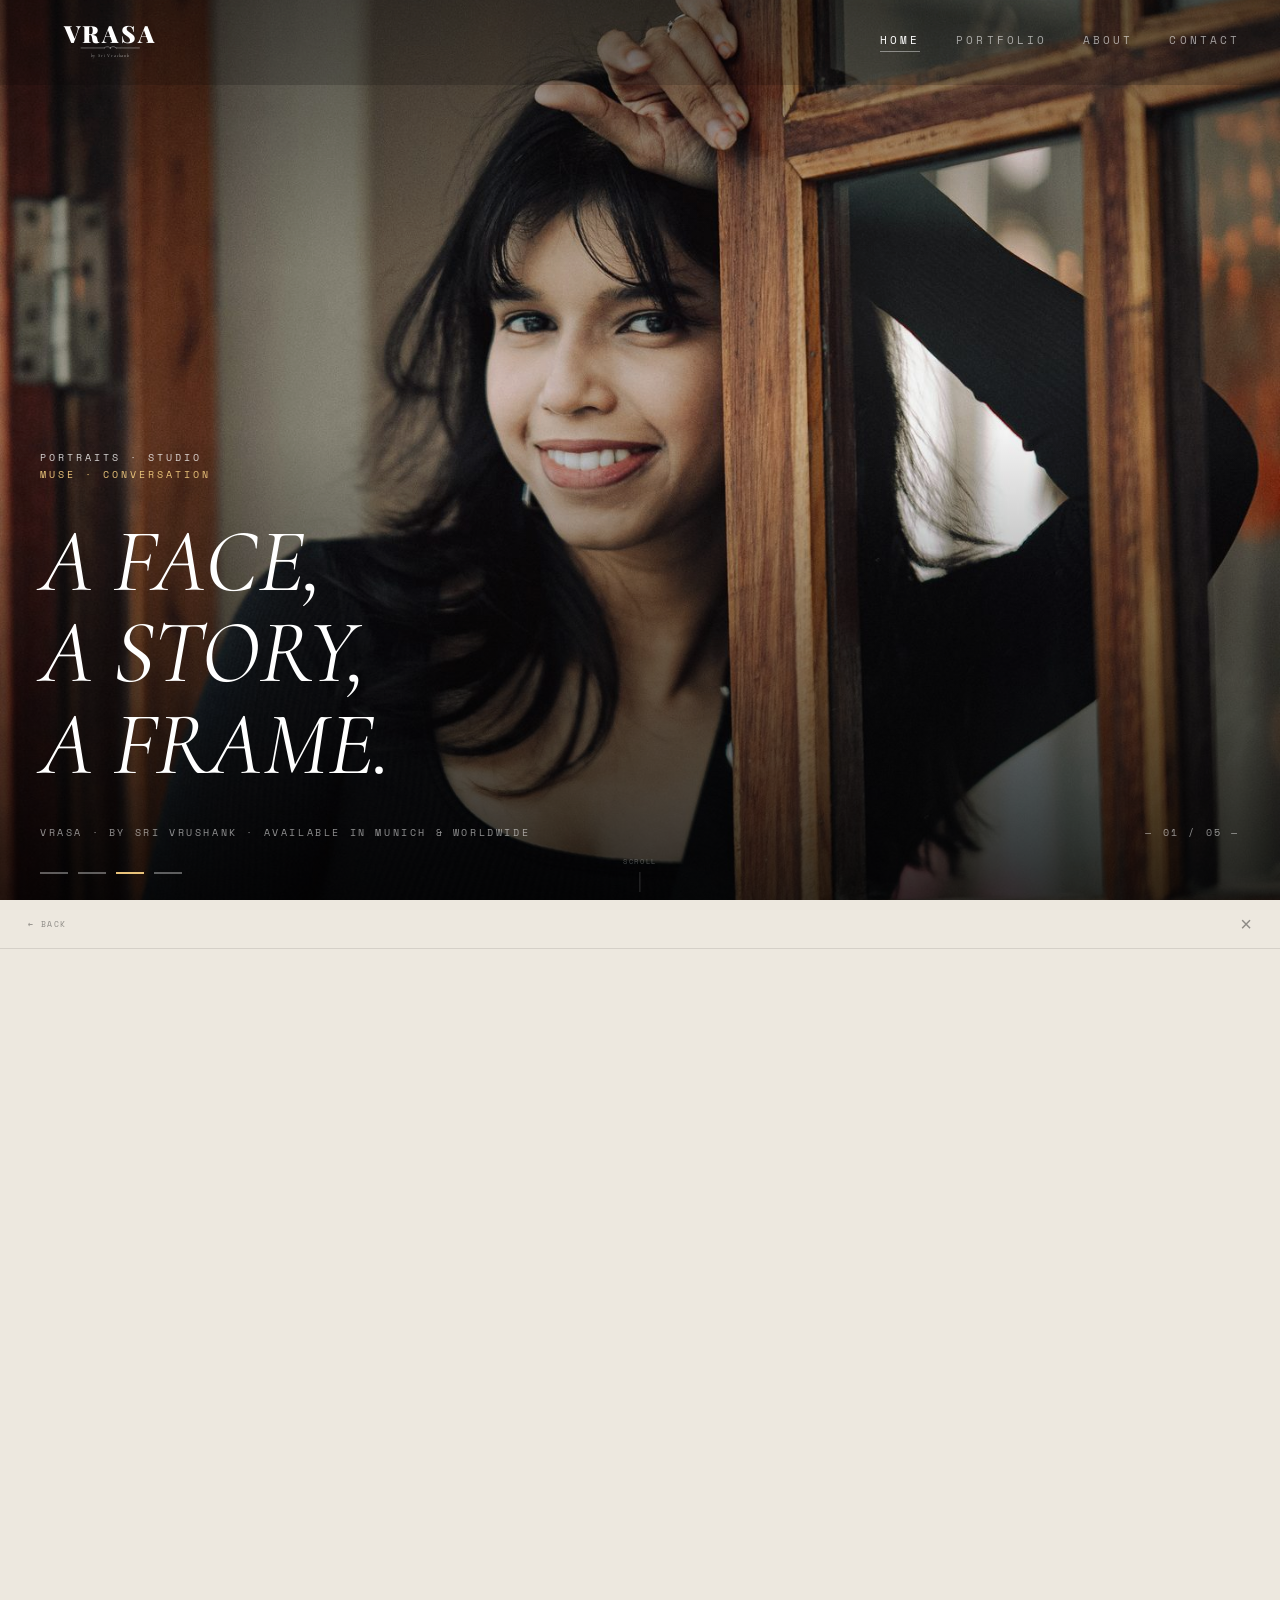
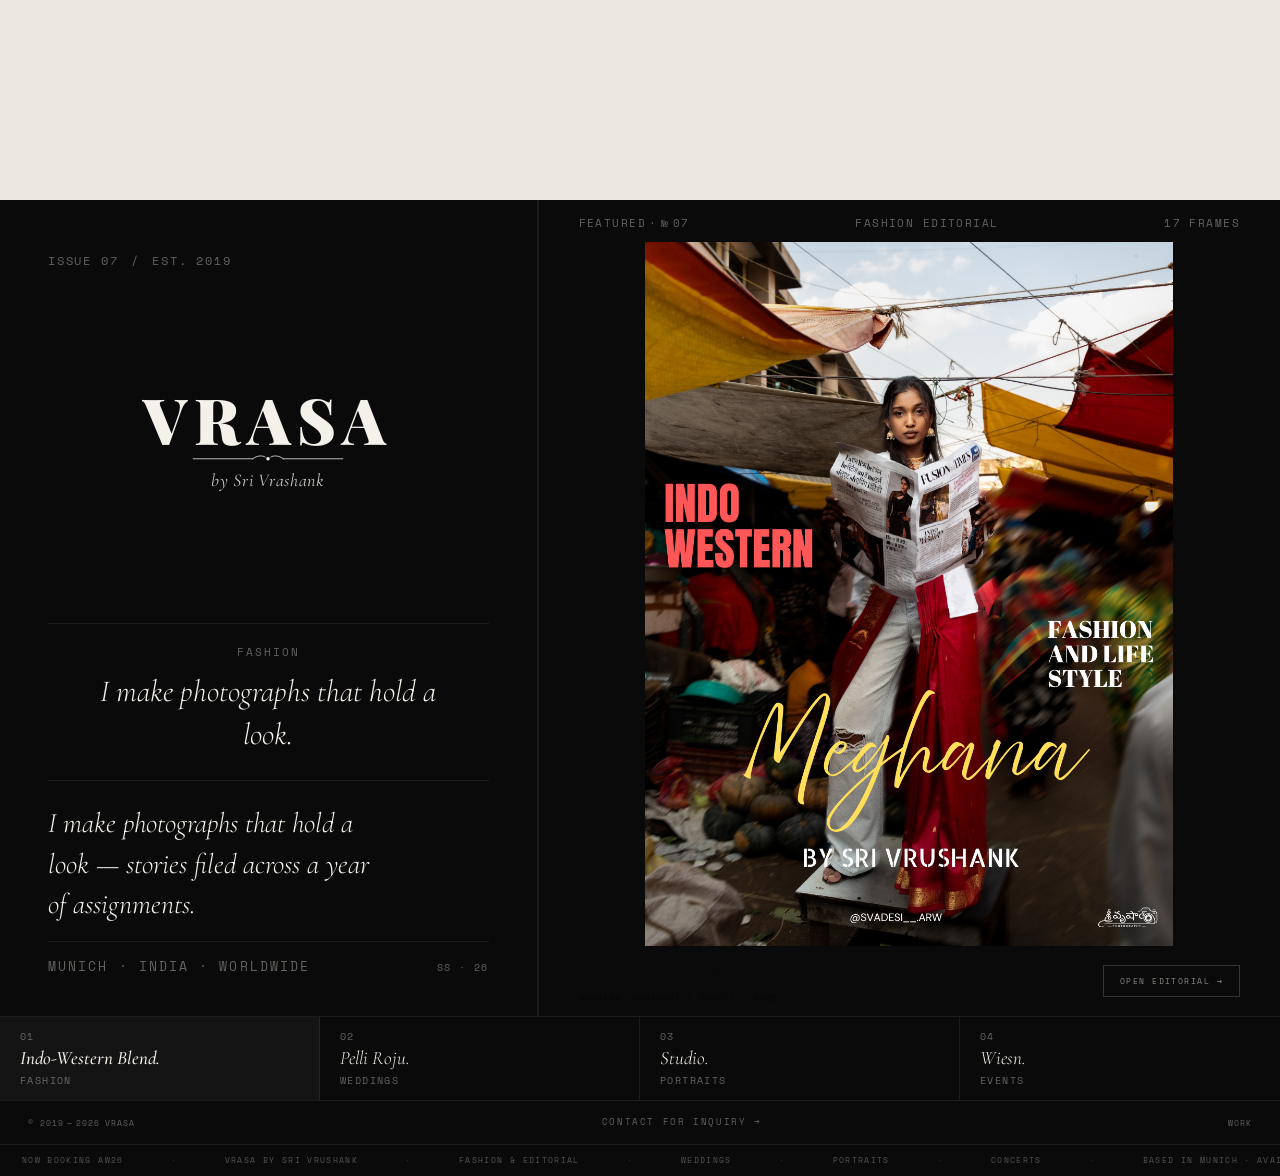
==== commit 112d6633: "Fix: cover slideshow autoplay + gallery/lightbox z-index" ====
--- a/index.html
+++ b/index.html
@@ -1181,6 +1181,7 @@
     const tag2El    = document.getElementById('cover-tag-line2');
 
     function switchTo(idx) {
+      currentIdx = idx;
       const d = COVER_DATA[idx];
       activeCoverCat = d.cat;
 
@@ -1204,7 +1205,34 @@
       dots.forEach((dot, i) => dot.classList.toggle('is-active', i === idx));
     }
 
-    dots.forEach((dot, i) => dot.addEventListener('click', () => switchTo(i)));
+    let currentIdx = 0;
+    let slideshowTimer = null;
+
+    function nextSlide() {
+      currentIdx = (currentIdx + 1) % COVER_DATA.length;
+      switchTo(currentIdx);
+    }
+
+    function startAutoplay() {
+      clearInterval(slideshowTimer);
+      slideshowTimer = setInterval(nextSlide, 1000);
+    }
+
+    // Manual dot click resets the timer so it doesn't skip mid-cycle
+    dots.forEach((dot, i) => dot.addEventListener('click', () => {
+      currentIdx = i;
+      switchTo(i);
+      startAutoplay();
+    }));
+
+    // Pause on hover, resume on leave
+    const coverEl = document.querySelector('.cover');
+    if (coverEl) {
+      coverEl.addEventListener('mouseenter', () => clearInterval(slideshowTimer));
+      coverEl.addEventListener('mouseleave', startAutoplay);
+    }
+
+    startAutoplay();
   }
 
   /* ═══════════════════════════════════════════════════
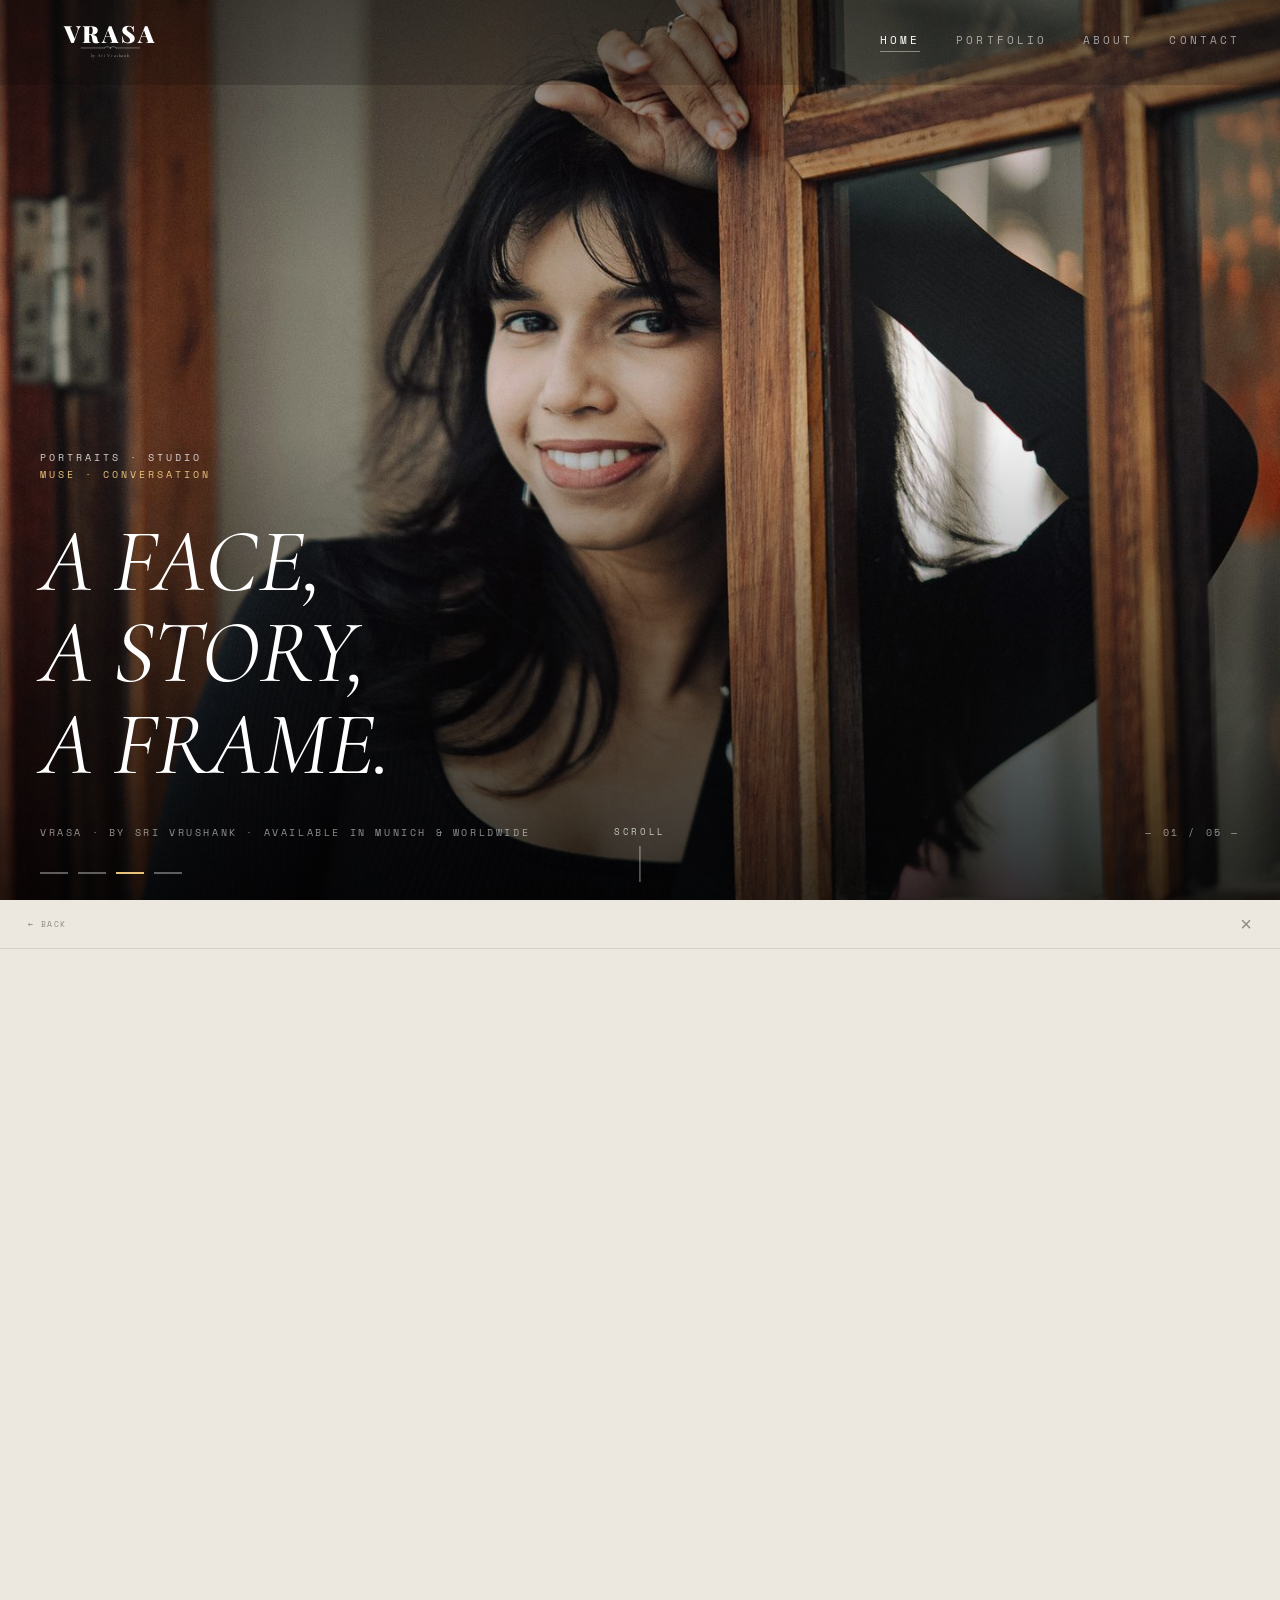
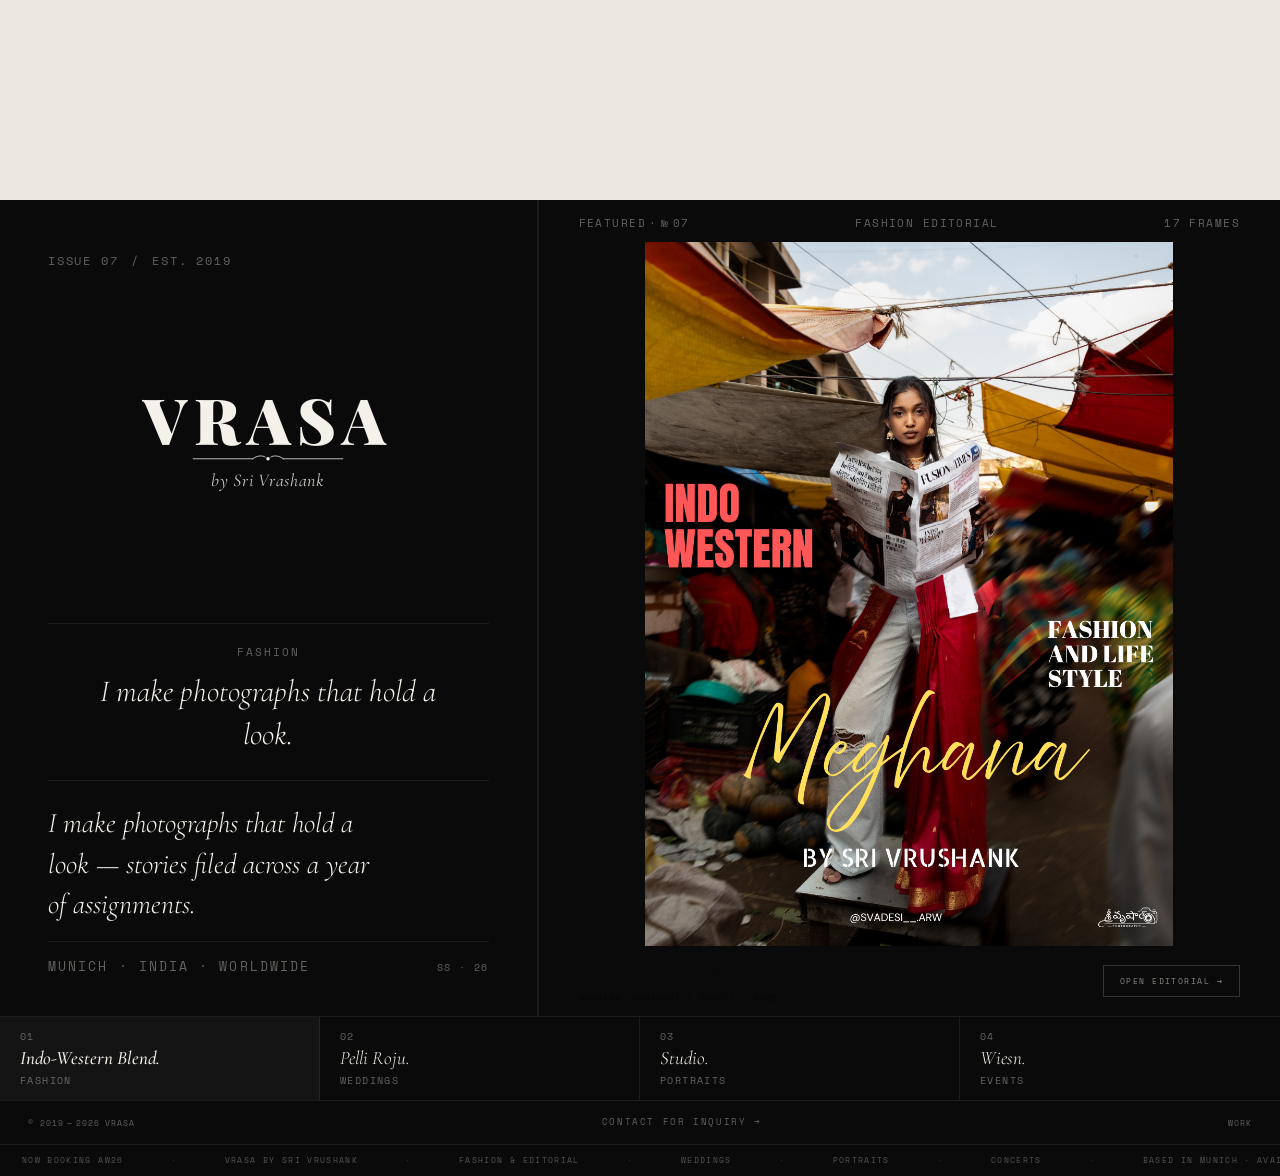
==== commit 000c0291: "Remove CNAME — domain not yet registered, use github.io URL" ====
--- a/index.html
+++ b/index.html
@@ -76,18 +76,20 @@
   .cover__dot.is-active { background:#e8c27a; }
   /* Scroll cue — bottom center */
   .cover__scroll-hint {
-    position:absolute; bottom:8px; left:50%; transform:translateX(-50%);
-    display:flex; flex-direction:column; align-items:center; gap:5px;
-    font-family:var(--mono); font-size:7px; letter-spacing:.22em; text-transform:uppercase;
-    color:rgba(255,255,255,.28); z-index:10; pointer-events:none;
+    position:absolute; bottom:18px; left:50%; transform:translateX(-50%);
+    display:flex; flex-direction:column; align-items:center; gap:8px;
+    font-family:var(--mono); font-size:9px; letter-spacing:.28em; text-transform:uppercase;
+    color:rgba(255,255,255,.72); z-index:10; pointer-events:none;
   }
   .cover__scroll-hint::after {
-    content:''; width:1px; height:20px; background:rgba(255,255,255,.18);
-    animation:scrollline 1.5s ease-in-out infinite;
+    content:''; width:1.5px; height:36px; background:rgba(255,255,255,.55);
+    animation:scrollline 1.4s ease-in-out infinite;
   }
   @keyframes scrollline {
-    0%,100%{transform:scaleY(0);transform-origin:top}
-    50%{transform:scaleY(1);transform-origin:top}
+    0%   { transform:scaleY(0); transform-origin:top; opacity:0; }
+    30%  { opacity:1; }
+    70%  { transform:scaleY(1); transform-origin:top; opacity:1; }
+    100% { transform:scaleY(1); transform-origin:top; opacity:0; }
   }
   .vrasa-mark { display:block; }
   .split__logo-wrap .vrasa-mark { width:clamp(160px,26vw,340px); color:var(--black); }
@@ -503,15 +505,15 @@
   .scatter__scroll {
     position: absolute;
     bottom: 24px; left: 50%; transform: translateX(-50%);
-    font-family: var(--mono); font-size: 9px; letter-spacing: .26em; text-transform: uppercase;
-    color: rgba(244,241,234,.18);
+    font-family: var(--mono); font-size: 9px; letter-spacing: .28em; text-transform: uppercase;
+    color: rgba(244,241,234,.72);
     z-index: 10; pointer-events: none;
-    display: flex; flex-direction: column; align-items: center; gap: 6px;
+    display: flex; flex-direction: column; align-items: center; gap: 8px;
   }
   .scatter__scroll::after {
-    content: ''; width: 1px; height: 22px;
-    background: rgba(244,241,234,.12);
-    animation: scrollline 1.5s ease-in-out infinite;
+    content: ''; width: 1.5px; height: 36px;
+    background: rgba(244,241,234,.55);
+    animation: scrollline 1.4s ease-in-out infinite;
   }
 
   /* ── Instax mini card ── */
@@ -1175,10 +1177,15 @@
   ];
 
   function initCoverNav() {
-    const dots      = document.querySelectorAll('#cover-dots .cover__dot');
-    const headlineEl= document.getElementById('cover-headline');
-    const tag1El    = document.getElementById('cover-tag-line1');
-    const tag2El    = document.getElementById('cover-tag-line2');
+    const dots       = document.querySelectorAll('#cover-dots .cover__dot');
+    const headlineEl = document.getElementById('cover-headline');
+    const tag1El     = document.getElementById('cover-tag-line1');
+    const tag2El     = document.getElementById('cover-tag-line2');
+    const total      = COVER_DATA.length;
+
+    // Declare before switchTo so there's no TDZ issue
+    let currentIdx    = 0;
+    let slideshowTimer = null;
 
     function switchTo(idx) {
       currentIdx = idx;
@@ -1190,47 +1197,34 @@
         img.classList.toggle('is-active', parseInt(img.dataset.idx) === idx)
       );
 
-      // Fade headline
+      // Fade headline out, swap text, fade back in
       headlineEl.classList.add('fading');
       setTimeout(() => {
         headlineEl.innerHTML = d.headline;
         headlineEl.classList.remove('fading');
       }, 360);
 
-      // Update tags
+      // Tags
       tag1El.textContent = d.tag1;
       tag2El.textContent = d.tag2;
 
-      // Update dots
+      // Dots
       dots.forEach((dot, i) => dot.classList.toggle('is-active', i === idx));
     }
 
-    let currentIdx = 0;
-    let slideshowTimer = null;
-
-    function nextSlide() {
-      currentIdx = (currentIdx + 1) % COVER_DATA.length;
-      switchTo(currentIdx);
-    }
-
     function startAutoplay() {
       clearInterval(slideshowTimer);
-      slideshowTimer = setInterval(nextSlide, 1000);
+      slideshowTimer = setInterval(() => {
+        currentIdx = (currentIdx + 1) % total;
+        switchTo(currentIdx);
+      }, 2500);
     }
 
-    // Manual dot click resets the timer so it doesn't skip mid-cycle
+    // Manual dot — jump to slide and reset timer
     dots.forEach((dot, i) => dot.addEventListener('click', () => {
-      currentIdx = i;
       switchTo(i);
       startAutoplay();
     }));
-
-    // Pause on hover, resume on leave
-    const coverEl = document.querySelector('.cover');
-    if (coverEl) {
-      coverEl.addEventListener('mouseenter', () => clearInterval(slideshowTimer));
-      coverEl.addEventListener('mouseleave', startAutoplay);
-    }
 
     startAutoplay();
   }
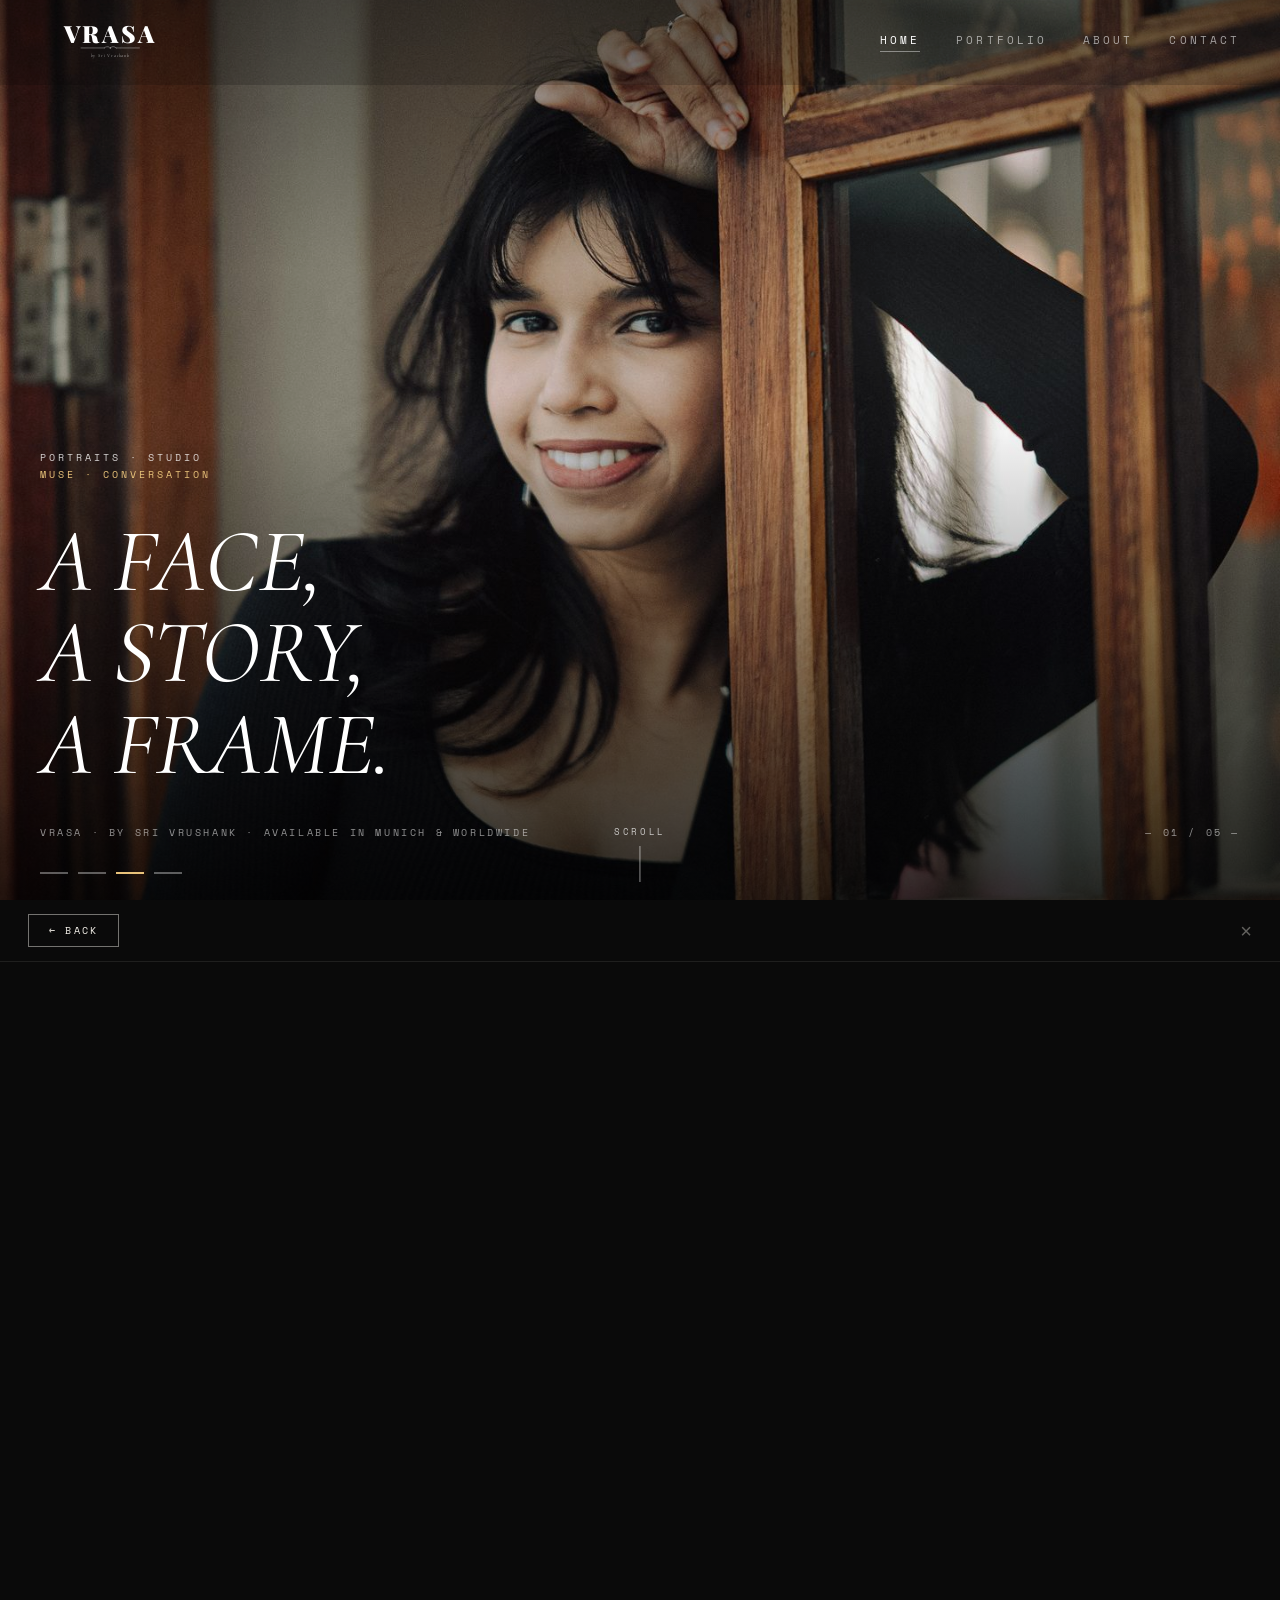
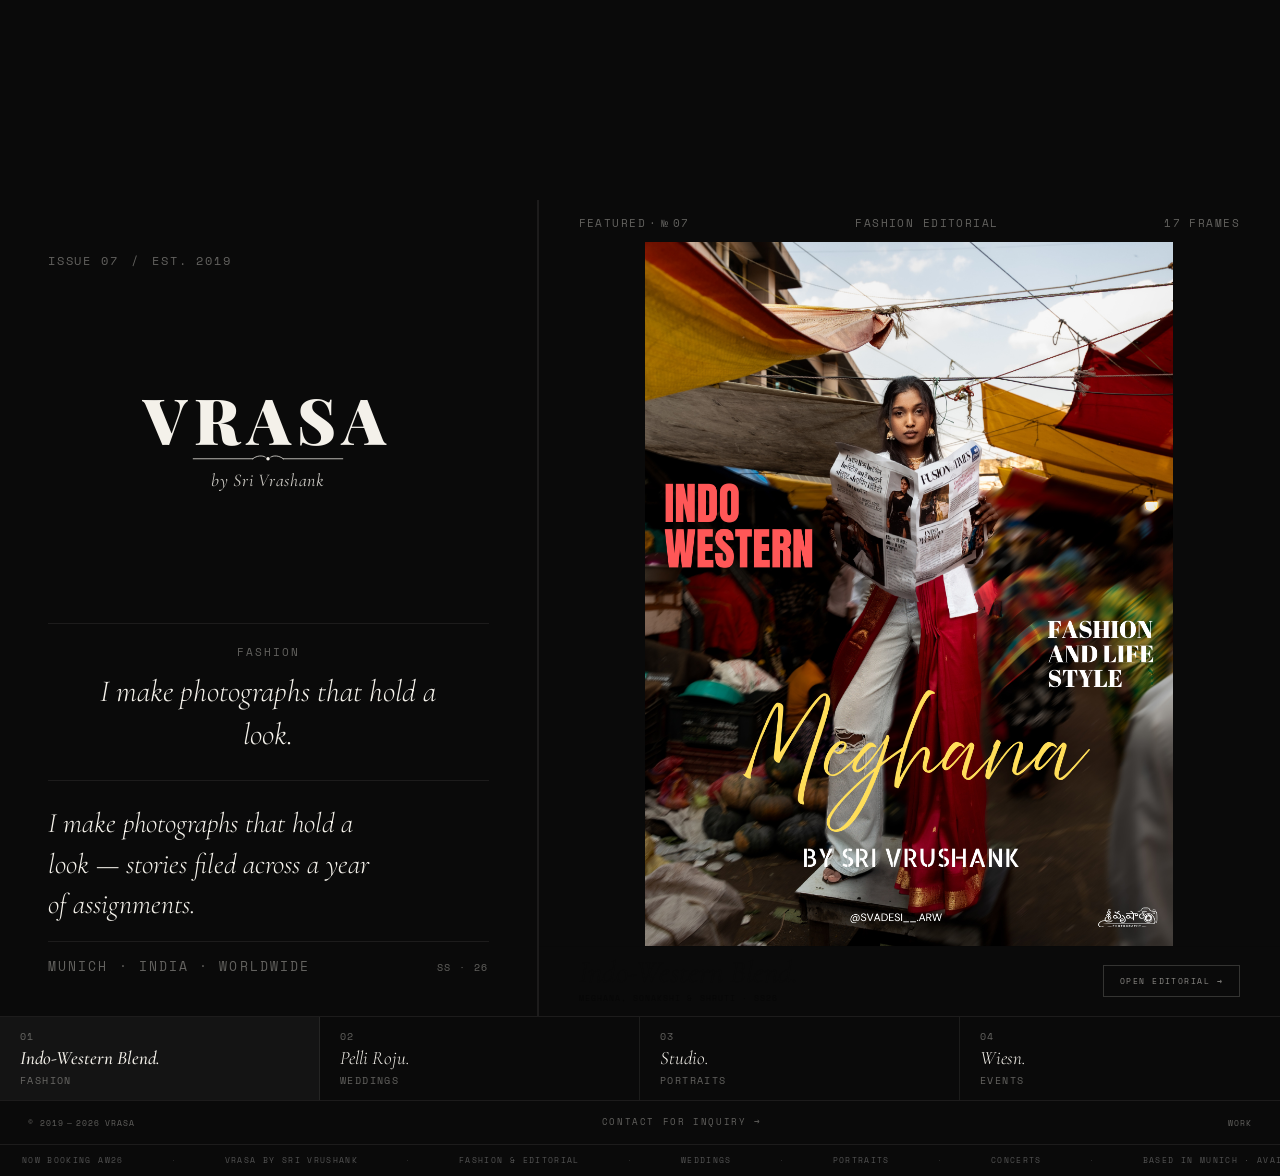
==== commit 4f508050: "Fix gallery panel z-index above site nav (1100 > 1000)" ====
--- a/index.html
+++ b/index.html
@@ -287,8 +287,8 @@
      GALLERY PANEL — full-screen slide-in
   ===================================================== */
   .gallery-panel {
-    position:fixed; inset:0; background:var(--cream);
-    z-index:300;
+    position:fixed; inset:0; background:#0A0A0A;
+    z-index:1100;
     transform:translateY(100%);
     transition:transform .55s cubic-bezier(.25,.46,.45,.94);
     display:flex; flex-direction:column; overflow:hidden;
@@ -298,32 +298,55 @@
   .gallery-panel__header {
     display:flex; align-items:center; justify-content:space-between;
     padding:14px 28px;
-    border-bottom:1px solid var(--cream-border);
+    border-bottom:1px solid rgba(244,241,234,.09);
     flex-shrink:0;
   }
   .gallery-panel__back {
-    background:none; border:none; cursor:pointer;
-    font-family:var(--mono); font-size:8px; letter-spacing:.18em;
-    text-transform:uppercase; color:var(--muted);
-    padding:0; transition:color .2s;
-  }
-  .gallery-panel__back:hover { color:var(--black); }
+    font-family:var(--mono); font-size:10px; letter-spacing:.22em;
+    text-transform:uppercase; color:#f4f1ea;
+    cursor:pointer; text-decoration:none;
+    border:1px solid rgba(244,241,234,.45); padding:8px 20px;
+    background:none;
+    transition:color .2s, border-color .2s, background .2s;
+  }
+  .gallery-panel__back:hover {
+    background:rgba(244,241,234,.08);
+    border-color:rgba(244,241,234,.75);
+  }
+
+  /* Bottom back button inside the image grid */
+  .img-grid__footer {
+    padding:40px 28px 56px;
+    display:flex; justify-content:flex-start;
+  }
+  .img-grid__footer-btn {
+    font-family:var(--mono); font-size:10px; letter-spacing:.22em;
+    text-transform:uppercase; color:#f4f1ea;
+    cursor:pointer; text-decoration:none;
+    border:1px solid rgba(244,241,234,.45); padding:10px 22px;
+    background:none;
+    transition:color .2s, border-color .2s, background .2s;
+  }
+  .img-grid__footer-btn:hover {
+    background:rgba(244,241,234,.08);
+    border-color:rgba(244,241,234,.75);
+  }
   .gallery-panel__title-wrap {
     display:flex; align-items:center; gap:16px;
   }
   .gallery-panel__title {
-    font-family:var(--sc); font-size:16px; letter-spacing:.06em; color:var(--black);
+    font-family:var(--sc); font-size:16px; letter-spacing:.06em; color:#f4f1ea;
   }
   .gallery-panel__count {
     font-family:var(--mono); font-size:11px; letter-spacing:.13em;
-    text-transform:uppercase; color:var(--muted);
+    text-transform:uppercase; color:rgba(244,241,234,.38);
   }
   .gallery-panel__close {
     background:none; border:none; cursor:pointer;
-    font-size:20px; color:var(--muted); line-height:1; padding:0;
+    font-size:20px; color:rgba(244,241,234,.38); line-height:1; padding:0;
     transition:color .2s;
   }
-  .gallery-panel__close:hover { color:var(--black); }
+  .gallery-panel__close:hover { color:#f4f1ea; }
   .gallery-panel__body {
     flex:1; overflow-y:auto; overflow-x:hidden;
   }
@@ -381,7 +404,7 @@
   ===================================================== */
   .lb {
     position:fixed; inset:0; background:rgba(0,0,0,.94);
-    z-index:500; display:none; align-items:center; justify-content:center;
+    z-index:1200; display:none; align-items:center; justify-content:center;
   }
   .lb.is-open { display:flex; }
   .lb__img {
@@ -1388,8 +1411,23 @@
       grid.appendChild(item);
     });
 
+    /* Footer back button at the bottom of the grid */
+    const footer = document.createElement('div');
+    footer.className = 'img-grid__footer';
+    const footerBtn = document.createElement('button');
+    footerBtn.className = 'img-grid__footer-btn';
+    if (isSubfolder && galleryProject.subfolders) {
+      footerBtn.textContent = '← Back to Series';
+      footerBtn.onclick = () => { gallerySubfolder = null; renderSubfolderCards(); };
+    } else {
+      footerBtn.textContent = '← Close Gallery';
+      footerBtn.onclick = closeGallery;
+    }
+    footer.appendChild(footerBtn);
+
     galleryBody.innerHTML = '';
     galleryBody.appendChild(grid);
+    galleryBody.appendChild(footer);
     galleryBody.scrollTop = 0;
   }
 
